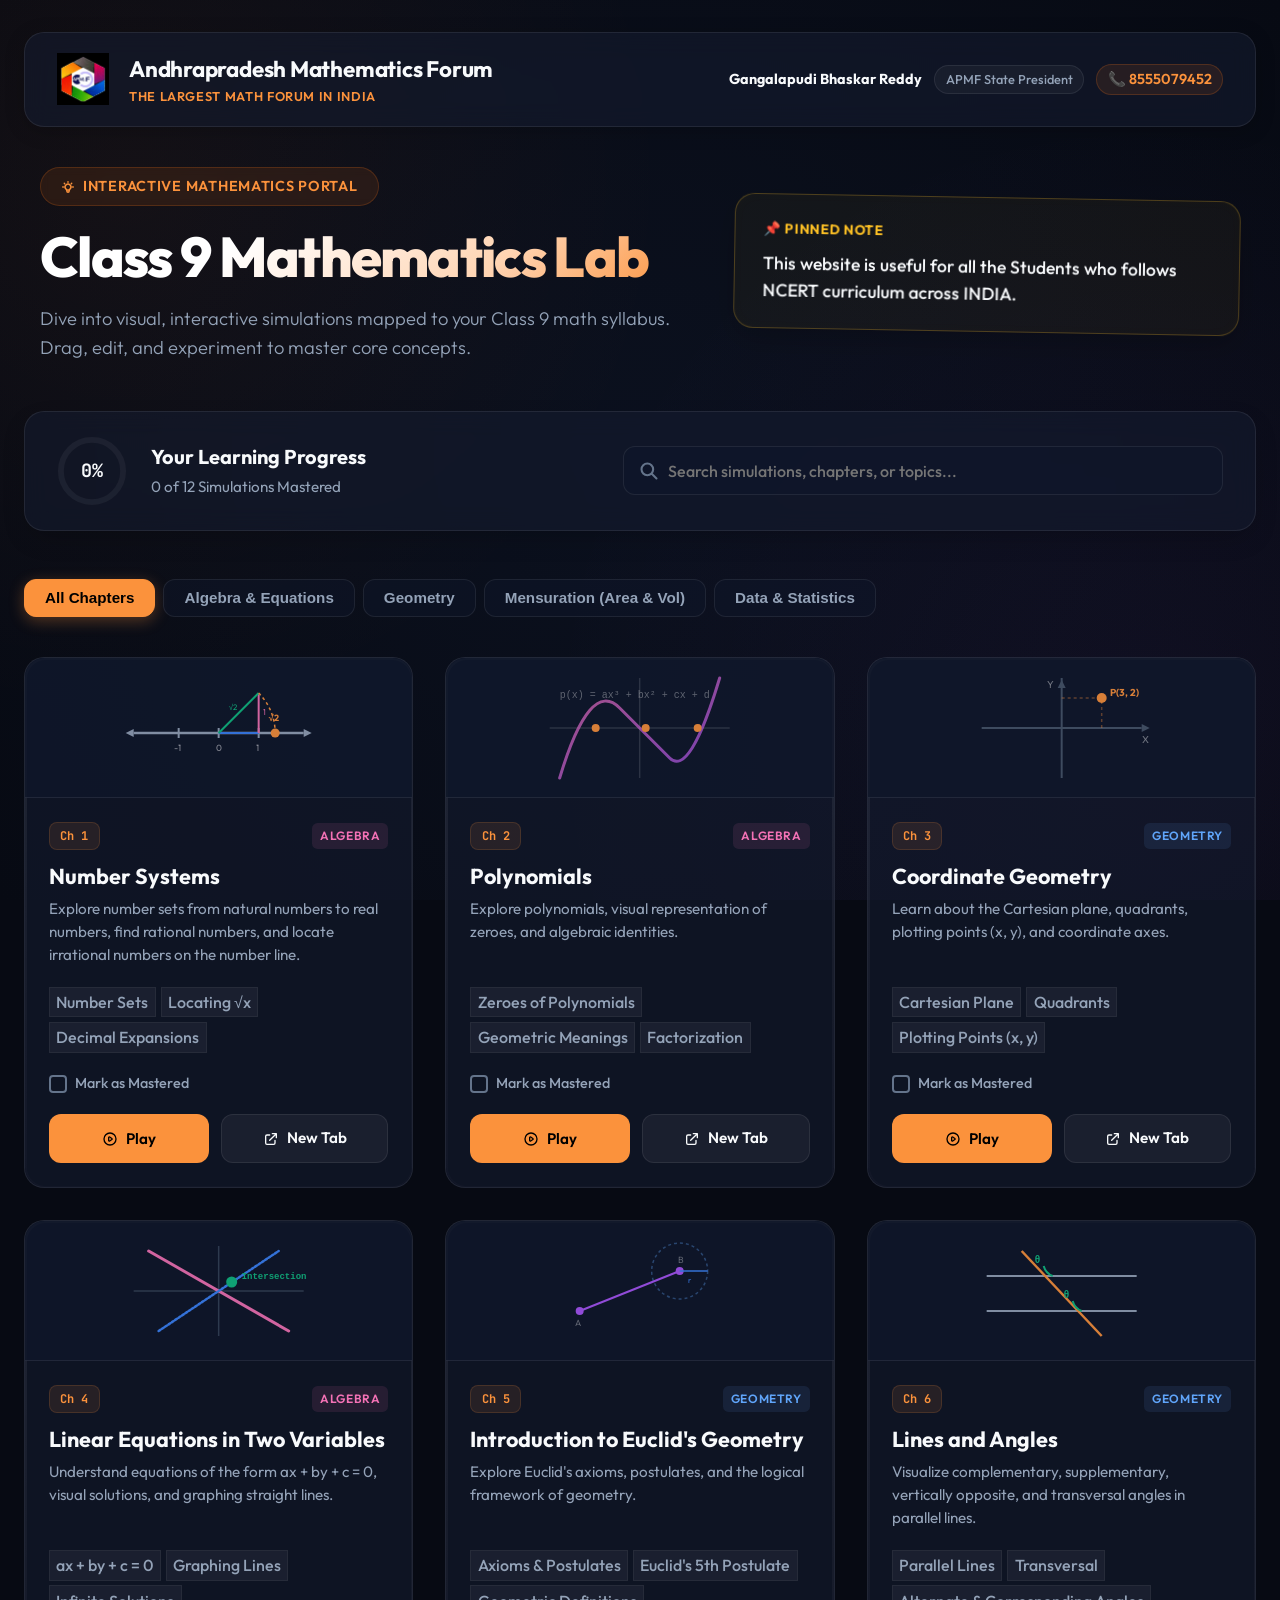
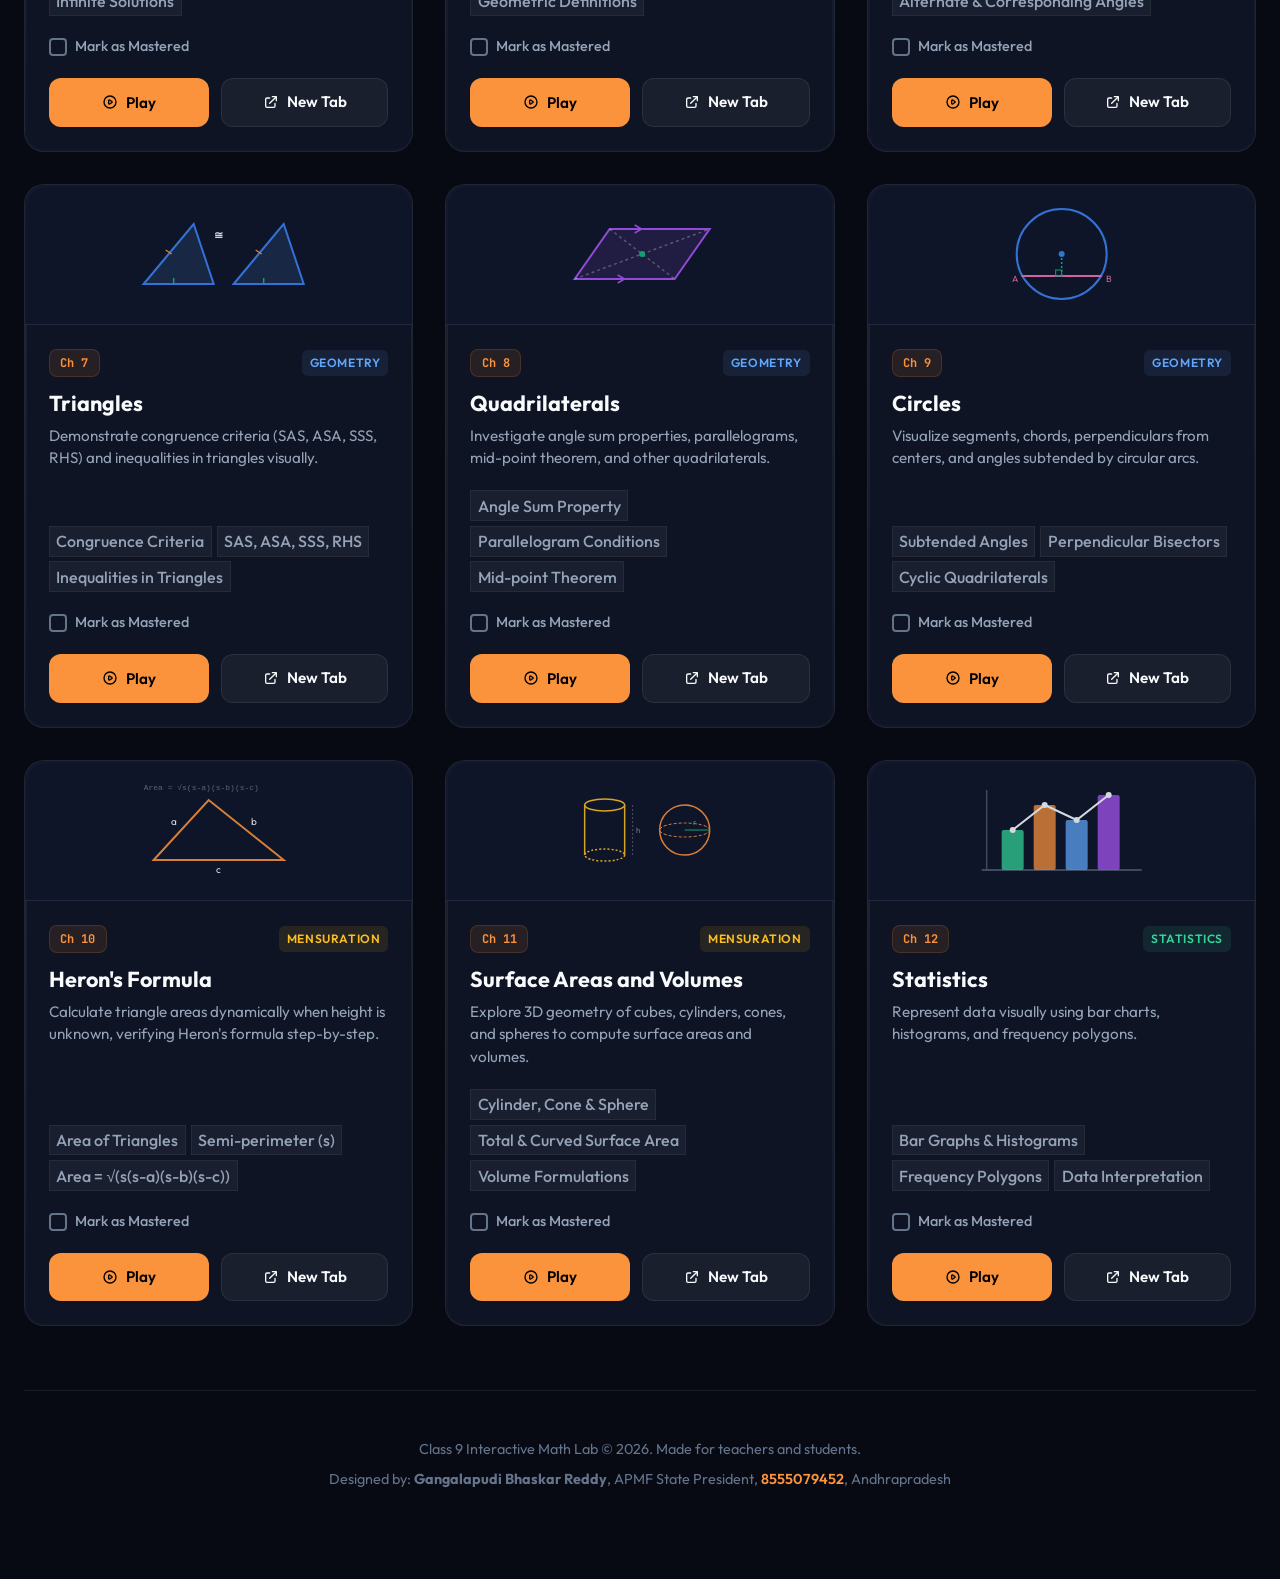
==== index.html @ 484b212c "Add files via upload" ====
<!DOCTYPE html>
<html lang="en">
<head>
  <meta charset="UTF-8">
  <meta name="viewport" content="width=device-width, initial-scale=1.0">
  <meta name="description" content="Interactive Class 9 NCERT Mathematics Simulations Portal. Learn and explore math concepts visually.">
  <title>Class 9 Interactive Math Lab • Simulations Hub</title>
  <link rel="stylesheet" href="style.css">
</head>
<body>

  <div class="container">
    
    <!-- Site Header Banner -->
    <header class="site-header">
      <div class="header-brand">
        <img src="logo.png" alt="APMF Logo" class="site-logo">
        <div class="brand-text">
          <span class="brand-title">Andhrapradesh Mathematics Forum</span>
          <span class="brand-sub">The Largest Math forum in INDIA</span>
        </div>
      </div>
      <div class="president-info">
        <span class="president-name">Gangalapudi Bhaskar Reddy</span>
        <span class="president-title">APMF State President</span>
        <a href="tel:8555079452" class="president-phone">📞 8555079452</a>
      </div>
    </header>

    <!-- Hero Section -->
    <header class="hero">
      <div class="hero-split-container">
        
        <!-- Main Heading & Info -->
        <div class="hero-main-content">
          <div class="hero-badge">
            <svg style="width:14px;height:14px" fill="none" viewBox="0 0 24 24" stroke="currentColor" stroke-width="2.5">
              <path stroke-linecap="round" stroke-linejoin="round" d="M9.663 17h4.673M12 3v1m6.364 1.636l-.707.707M21 12h-1M4 12H3m3.343-5.657l-.707-.707m2.828 9.9a5 5 0 117.072 0l-.548.547A3.374 3.374 0 0014 18.469V19a2 2 0 11-4 0v-.531c0-.895-.356-1.754-.988-2.386l-.548-.547z" />
            </svg>
            <span>Interactive Mathematics Portal</span>
          </div>
          <h1>Class 9 Mathematics Lab</h1>
          <p>Dive into visual, interactive simulations mapped to your Class 9 math syllabus. Drag, edit, and experiment to master core concepts.</p>
        </div>
        
        <!-- Pinned Note Card -->
        <div class="hero-pinned-note">
          <div class="pinned-note-header">
            <span>📌 Pinned Note</span>
          </div>
          <p>This website is useful for all the Students who follows NCERT curriculum across INDIA.</p>
        </div>
        
      </div>
    </header>

    <!-- Progress & Analytics Hub -->
    <section class="progress-panel">
      <div class="progress-info">
        <div class="progress-radial">
          <svg viewBox="0 0 72 72">
            <circle class="bg" cx="36" cy="36" r="32" />
            <circle class="bar" cx="36" cy="36" r="32" />
          </svg>
          <div class="progress-percentage">0%</div>
        </div>
        <div class="progress-text">
          <h3>Your Learning Progress</h3>
          <p id="progress-subtext">0 of 12 Simulations Mastered</p>
        </div>
      </div>

      <!-- Controls (Search) -->
      <div class="controls">
        <div class="search-box">
          <input type="text" id="search-input" placeholder="Search simulations, chapters, or topics..." autocomplete="off">
          <svg style="width:20px;height:20px" fill="none" viewBox="0 0 24 24" stroke="currentColor" stroke-width="2.5">
            <path stroke-linecap="round" stroke-linejoin="round" d="M21 21l-6-6m2-5a7 7 0 11-14 0 7 7 0 0114 0z" />
          </svg>
        </div>
      </div>
    </section>

    <!-- Filter Category Tabs -->
    <nav class="filter-tabs" id="filter-tabs">
      <button class="filter-tab active" data-filter="all">All Chapters</button>
      <button class="filter-tab" data-filter="algebra">Algebra & Equations</button>
      <button class="filter-tab" data-filter="geometry">Geometry</button>
      <button class="filter-tab" data-filter="mensuration">Mensuration (Area & Vol)</button>
      <button class="filter-tab" data-filter="statistics">Data & Statistics</button>
    </nav>

    <!-- Dynamic Simulation Grid -->
    <main class="sim-grid" id="sim-grid">
      <!-- Injected dynamically via app.js -->
    </main>

    <!-- Page Footer -->
    <footer>
      <p>Class 9 Interactive Math Lab &copy; 2026. Made for teachers and students.</p>
      <p>Designed by: <strong>Gangalapudi Bhaskar Reddy</strong>, APMF State President, <a href="tel:8555079452">8555079452</a>, Andhrapradesh</p>
    </footer>

  </div>

  <!-- Fullscreen Modal / Simulation Runner Overlay -->
  <div class="overlay" id="simulation-overlay">
    <div class="overlay-container">
      <header class="overlay-header">
        <div class="overlay-title">
          <h2 id="overlay-title-text">Simulation</h2>
          <span class="chapter-badge" id="overlay-chapter-badge">Chapter 0</span>
        </div>
        <div class="overlay-controls">
          <a class="overlay-btn" id="newtab-overlay" target="_blank" title="Open in new tab">
            <svg style="width:18px;height:18px" fill="none" viewBox="0 0 24 24" stroke="currentColor" stroke-width="2.5">
              <path stroke-linecap="round" stroke-linejoin="round" d="M10 6H6a2 2 0 00-2 2v10a2 2 0 002 2h10a2 2 0 002-2v-4M14 4h6m0 0v6m0-6L10 14" />
            </svg>
          </a>
          <button class="overlay-btn" id="fullscreen-overlay" title="Toggle fullscreen">
            <svg style="width:18px;height:18px" fill="none" viewBox="0 0 24 24" stroke="currentColor" stroke-width="2.5">
              <path stroke-linecap="round" stroke-linejoin="round" d="M4 8V4m0 0h4M4 4l5 5m11-5h-4m4 0v4m0-4l-5 5M4 16v4m0 0h4m-4 0l5-5m11 5l-5-5m5 5v-4m0 4h-4" />
            </svg>
          </button>
          <button class="overlay-btn btn-close" id="close-overlay" title="Close Simulation">
            <svg style="width:18px;height:18px" fill="none" viewBox="0 0 24 24" stroke="currentColor" stroke-width="2.5">
              <path stroke-linecap="round" stroke-linejoin="round" d="M6 18L18 6M6 6l12 12" />
            </svg>
          </button>
        </div>
      </header>
      <div class="overlay-body">
        <iframe class="overlay-iframe" id="overlay-iframe" src="about:blank"></iframe>
      </div>
    </div>
  </div>

  <script src="app.js"></script>
</body>
</html>
---- style.css ----
/* Custom styling for the Class 9 Math Simulations Portal */
@import url('https://fonts.googleapis.com/css2?family=Outfit:wght@300;400;500;600;700;800&family=JetBrains+Mono:wght@400;600;700&display=swap');

:root {
  --bg-dark: #070a13;
  --bg-card: rgba(21, 28, 48, 0.6);
  --bg-glass: rgba(15, 23, 42, 0.75);
  --border-color: rgba(255, 255, 255, 0.08);
  --border-glow: rgba(249, 115, 22, 0.2);
  
  --primary: #fb923c;
  --primary-hover: #ea580c;
  --primary-rgb: 251, 146, 60;
  
  --accent-purple: #a855f7;
  --accent-emerald: #10b981;
  --accent-blue: #3b82f6;
  
  --text-primary: #f8fafc;
  --text-secondary: #94a3b8;
  --text-muted: #64748b;
  
  --font-sans: 'Outfit', -apple-system, BlinkMacSystemFont, "Segoe UI", Roboto, sans-serif;
  --font-mono: 'JetBrains Mono', monospace;
  
  --transition-fast: 0.15s ease;
  --transition-normal: 0.25s cubic-bezier(0.4, 0, 0.2, 1);
  --transition-slow: 0.4s cubic-bezier(0.4, 0, 0.2, 1);
}

/* Base Styles & Reset */
*, *::before, *::after {
  box-sizing: border-box;
  margin: 0;
  padding: 0;
}

body {
  background-color: var(--bg-dark);
  background-image: 
    radial-gradient(circle at 10% 20%, rgba(249, 115, 22, 0.05) 0%, transparent 40%),
    radial-gradient(circle at 90% 80%, rgba(168, 85, 247, 0.05) 0%, transparent 45%),
    radial-gradient(circle at 50% 50%, rgba(15, 23, 42, 0.5) 0%, rgba(7, 10, 19, 1) 100%);
  background-attachment: fixed;
  color: var(--text-primary);
  font-family: var(--font-sans);
  min-height: 100vh;
  line-height: 1.5;
  overflow-x: hidden;
}

/* Custom Scrollbar */
::-webkit-scrollbar {
  width: 10px;
  height: 10px;
}
::-webkit-scrollbar-track {
  background: rgba(15, 23, 42, 0.3);
}
::-webkit-scrollbar-thumb {
  background: rgba(249, 115, 22, 0.4);
  border: 2px solid var(--bg-dark);
  border-radius: 5px;
}
::-webkit-scrollbar-thumb:hover {
  background: var(--primary);
}

/* Layout container */
.container {
  width: 100%;
  max-width: 1300px;
  margin: 0 auto;
  padding: 2rem 1.5rem;
}

/* Header / Hero Section */
.hero {
  text-align: center;
  margin-bottom: 3rem;
  animation: fadeInDown var(--transition-slow);
}

.hero-badge {
  display: inline-flex;
  align-items: center;
  gap: 0.5rem;
  background: rgba(249, 115, 22, 0.1);
  border: 1px solid rgba(249, 115, 22, 0.2);
  color: var(--primary);
  padding: 0.5rem 1.25rem;
  border-radius: 9999px;
  font-weight: 600;
  font-size: 0.9rem;
  letter-spacing: 0.05em;
  text-transform: uppercase;
  margin-bottom: 1.25rem;
  backdrop-filter: blur(4px);
}

.hero h1 {
  font-size: clamp(2.2rem, 5vw, 3.8rem);
  font-weight: 800;
  line-height: 1.1;
  letter-spacing: -0.03em;
  background: linear-gradient(135deg, #fff 30%, #ffd4b2 70%, var(--primary) 100%);
  -webkit-background-clip: text;
  -webkit-text-fill-color: transparent;
  margin-bottom: 1rem;
}

.hero p {
  color: var(--text-secondary);
  font-size: clamp(1.05rem, 2vw, 1.25rem);
  max-width: 700px;
  margin: 0 auto 2.5rem auto;
  font-weight: 300;
  line-height: 1.6;
}

/* Site Header / APMF Branding Banner */
.site-header {
  display: flex;
  justify-content: space-between;
  align-items: center;
  flex-wrap: wrap;
  gap: 1.5rem;
  padding: 1.25rem 2rem;
  background: var(--bg-card);
  border: 1px solid var(--border-color);
  border-radius: 1.25rem;
  margin-bottom: 2.5rem;
  backdrop-filter: blur(12px);
  -webkit-backdrop-filter: blur(12px);
  box-shadow: 0 4px 20px rgba(0, 0, 0, 0.2);
  animation: fadeInDown var(--transition-slow);
}

.header-brand {
  display: flex;
  align-items: center;
  gap: 1.25rem;
}

.site-logo {
  width: 52px;
  height: 52px;
  object-fit: cover;
  transition: transform var(--transition-fast);
}

.site-logo:hover {
  transform: scale(1.08) rotate(1deg);
}

.brand-text {
  display: flex;
  flex-direction: column;
  text-align: left;
}

.brand-title {
  font-size: clamp(1.1rem, 2.5vw, 1.4rem);
  font-weight: 700;
  color: var(--text-primary);
  letter-spacing: -0.01em;
}

.brand-sub {
  font-size: 0.8rem;
  color: var(--primary);
  font-weight: 600;
  letter-spacing: 0.05em;
  text-transform: uppercase;
}

.president-info {
  display: flex;
  align-items: center;
  gap: 0.75rem;
  flex-wrap: wrap;
  font-size: 0.9rem;
}

.president-name {
  font-weight: 700;
  color: var(--text-primary);
}

.president-title {
  color: var(--text-secondary);
  background: rgba(255, 255, 255, 0.04);
  padding: 0.25rem 0.65rem;
  border-radius: 9999px;
  border: 1px solid var(--border-color);
  font-size: 0.8rem;
  font-weight: 500;
}

.president-phone {
  color: var(--primary);
  text-decoration: none;
  font-weight: 600;
  padding: 0.25rem 0.65rem;
  background: rgba(249, 115, 22, 0.1);
  border: 1px solid rgba(249, 115, 22, 0.2);
  border-radius: 9999px;
  transition: background var(--transition-fast), border-color var(--transition-fast);
}

.president-phone:hover {
  background: rgba(249, 115, 22, 0.2);
  border-color: var(--primary);
}

@media (max-width: 768px) {
  .site-header {
    flex-direction: column;
    align-items: stretch;
    text-align: center;
    padding: 1.5rem;
  }
  .header-brand {
    flex-direction: column;
    text-align: center;
    gap: 0.75rem;
  }
  .brand-text {
    text-align: center;
  }
  .president-info {
    justify-content: center;
    flex-direction: column;
    gap: 0.5rem;
  }
}

/* Metrics / Progress Hub */
.progress-panel {
  background: var(--bg-card);
  border: 1px solid var(--border-color);
  backdrop-filter: blur(12px);
  -webkit-backdrop-filter: blur(12px);
  border-radius: 1.25rem;
  padding: 1.5rem 2rem;
  display: flex;
  flex-wrap: wrap;
  align-items: center;
  justify-content: space-between;
  gap: 1.5rem;
  margin-bottom: 3rem;
  box-shadow: 0 10px 30px -10px rgba(0, 0, 0, 0.3);
  animation: fadeInUp var(--transition-slow);
}

.progress-info {
  display: flex;
  align-items: center;
  gap: 1.5rem;
}

.progress-radial {
  position: relative;
  width: 70px;
  height: 70px;
  display: flex;
  align-items: center;
  justify-content: center;
}

.progress-radial svg {
  transform: rotate(-90deg);
  width: 100%;
  height: 100%;
}

.progress-radial circle {
  fill: none;
  stroke-width: 6;
}

.progress-radial .bg {
  stroke: rgba(255, 255, 255, 0.05);
}

.progress-radial .bar {
  stroke: var(--primary);
  stroke-dasharray: 201; /* 2 * pi * r (r=32) */
  stroke-dashoffset: 201;
  stroke-linecap: round;
  transition: stroke-dashoffset 0.6s cubic-bezier(0.4, 0, 0.2, 1);
}

.progress-percentage {
  position: absolute;
  font-size: 1.15rem;
  font-weight: 700;
  color: var(--text-primary);
  font-family: var(--font-mono);
}

.progress-text h3 {
  font-size: 1.25rem;
  font-weight: 700;
  margin-bottom: 0.25rem;
}

.progress-text p {
  font-size: 0.95rem;
  color: var(--text-secondary);
}

/* Filter / Search Bar Controls */
.controls {
  display: flex;
  flex-wrap: wrap;
  gap: 1rem;
  width: 100%;
  max-width: 600px;
}

.search-box {
  position: relative;
  flex: 1 1 250px;
}

.search-box input {
  width: 100%;
  background: rgba(15, 23, 42, 0.6);
  border: 1px solid var(--border-color);
  color: var(--text-primary);
  padding: 0.85rem 1rem 0.85rem 2.75rem;
  border-radius: 0.75rem;
  font-family: var(--font-sans);
  font-size: 1rem;
  font-weight: 500;
  transition: var(--transition-fast);
}

.search-box input:focus {
  outline: none;
  border-color: var(--primary);
  box-shadow: 0 0 0 3px var(--border-glow);
  background: rgba(15, 23, 42, 0.8);
}

.search-box svg {
  position: absolute;
  left: 1rem;
  top: 50%;
  transform: translateY(-50%);
  color: var(--text-muted);
  pointer-events: none;
  transition: var(--transition-fast);
}

.search-box input:focus + svg {
  color: var(--primary);
}

/* Category Filter Tabs */
.filter-tabs {
  display: flex;
  flex-wrap: wrap;
  gap: 0.5rem;
  margin-bottom: 2.5rem;
  animation: fadeInUp var(--transition-slow);
}

.filter-tab {
  background: rgba(15, 23, 42, 0.5);
  border: 1px solid var(--border-color);
  color: var(--text-secondary);
  padding: 0.6rem 1.25rem;
  border-radius: 0.75rem;
  font-weight: 600;
  font-size: 0.95rem;
  cursor: pointer;
  transition: var(--transition-fast);
}

.filter-tab:hover {
  background: rgba(30, 41, 59, 0.6);
  color: var(--text-primary);
}

.filter-tab.active {
  background: var(--primary);
  border-color: var(--primary);
  color: #000;
  font-weight: 700;
  box-shadow: 0 4px 15px rgba(251, 146, 60, 0.3);
}

/* Simulations Grid */
.sim-grid {
  display: grid;
  grid-template-columns: repeat(auto-fill, minmax(340px, 1fr));
  gap: 2rem;
  margin-bottom: 4rem;
  animation: fadeIn var(--transition-slow);
}

/* Individual Card Styling */
.sim-card {
  background: var(--bg-card);
  border: 1px solid var(--border-color);
  border-radius: 1.25rem;
  overflow: hidden;
  display: flex;
  flex-direction: column;
  height: 100%;
  transition: var(--transition-normal);
  position: relative;
}

.sim-card::before {
  content: '';
  position: absolute;
  inset: 0;
  border-radius: 1.25rem;
  padding: 1.5px;
  background: linear-gradient(180deg, rgba(255,255,255,0.08), rgba(255,255,255,0.02));
  -webkit-mask: linear-gradient(#fff 0 0) content-box, linear-gradient(#fff 0 0);
  -webkit-mask-composite: xor;
  mask-composite: exclude;
  pointer-events: none;
}

.sim-card:hover {
  transform: translateY(-6px);
  border-color: var(--primary-glow);
  box-shadow: 
    0 15px 35px -10px rgba(0, 0, 0, 0.4),
    0 0 20px -5px var(--border-glow);
  background: rgba(28, 37, 63, 0.7);
}

.sim-card:hover::before {
  background: linear-gradient(135deg, var(--primary), transparent 60%);
}

.card-header-visual {
  height: 140px;
  background: rgba(15, 23, 42, 0.8);
  border-bottom: 1px solid var(--border-color);
  position: relative;
  display: flex;
  align-items: center;
  justify-content: center;
  overflow: hidden;
}

.card-header-visual svg.math-icon {
  width: 100%;
  height: 100%;
  max-height: 120px;
  color: var(--primary);
  opacity: 0.85;
  transition: var(--transition-normal);
}

.sim-card:hover .card-header-visual svg.math-icon {
  transform: scale(1.08);
  opacity: 1;
}

.card-content {
  padding: 1.5rem;
  display: flex;
  flex-direction: column;
  flex-grow: 1;
}

.card-meta {
  display: flex;
  align-items: center;
  justify-content: space-between;
  margin-bottom: 0.75rem;
}

.chapter-badge {
  font-family: var(--font-mono);
  font-size: 0.75rem;
  font-weight: 700;
  color: var(--primary);
  background: rgba(251, 146, 60, 0.1);
  padding: 0.25rem 0.65rem;
  border-radius: 0.5rem;
  border: 1px solid rgba(251, 146, 60, 0.15);
}

.category-tag {
  font-size: 0.75rem;
  font-weight: 600;
  text-transform: uppercase;
  letter-spacing: 0.05em;
  padding: 0.25rem 0.5rem;
  border-radius: 0.35rem;
}

.tag-algebra { color: #f472b6; background: rgba(244, 114, 182, 0.1); }
.tag-geometry { color: #60a5fa; background: rgba(96, 165, 250, 0.1); }
.tag-mensuration { color: #fbbf24; background: rgba(251, 191, 36, 0.1); }
.tag-statistics { color: #34d399; background: rgba(52, 211, 153, 0.1); }

.sim-card h2 {
  font-size: 1.35rem;
  font-weight: 700;
  line-height: 1.3;
  margin-bottom: 0.5rem;
  color: var(--text-primary);
}

.sim-card p {
  color: var(--text-secondary);
  font-size: 0.95rem;
  line-height: 1.5;
  margin-bottom: 1.25rem;
  flex-grow: 1;
}

/* Master Checkbox */
.mastery-checkbox {
  display: flex;
  align-items: center;
  gap: 0.5rem;
  margin-bottom: 1.25rem;
  user-select: none;
  cursor: pointer;
  font-size: 0.9rem;
  color: var(--text-secondary);
  font-weight: 500;
  transition: var(--transition-fast);
}

.mastery-checkbox:hover {
  color: var(--text-primary);
}

.mastery-checkbox input {
  display: none;
}

.checkbox-custom {
  width: 18px;
  height: 18px;
  border: 2px solid var(--text-muted);
  border-radius: 4px;
  display: flex;
  align-items: center;
  justify-content: center;
  transition: var(--transition-fast);
}

.mastery-checkbox input:checked + .checkbox-custom {
  border-color: var(--accent-emerald);
  background-color: var(--accent-emerald);
}

.checkbox-custom svg {
  width: 12px;
  height: 12px;
  color: #000;
  font-weight: 800;
  display: none;
}

.mastery-checkbox input:checked + .checkbox-custom svg {
  display: block;
}

.mastery-checkbox.checked-label {
  color: var(--accent-emerald);
}

/* Card Actions */
.card-actions {
  display: flex;
  gap: 0.75rem;
  margin-top: auto;
}

.btn {
  font-family: var(--font-sans);
  font-weight: 600;
  font-size: 0.95rem;
  text-decoration: none;
  border-radius: 0.75rem;
  display: inline-flex;
  align-items: center;
  justify-content: center;
  gap: 0.5rem;
  cursor: pointer;
  transition: var(--transition-fast);
  border: none;
}

.btn-primary {
  flex-grow: 1.5;
  background: var(--primary);
  color: #000;
  padding: 0.75rem 1rem;
}

.btn-primary:hover {
  background: var(--primary-hover);
  box-shadow: 0 4px 15px rgba(251, 146, 60, 0.25);
}

.btn-secondary {
  flex-grow: 1;
  background: rgba(255, 255, 255, 0.05);
  border: 1px solid var(--border-color);
  color: var(--text-primary);
  padding: 0.75rem 1rem;
}

.btn-secondary:hover {
  background: rgba(255, 255, 255, 0.1);
  border-color: rgba(255, 255, 255, 0.2);
}

/* In-App Simulation Overlay Modal */
.overlay {
  position: fixed;
  inset: 0;
  background: rgba(5, 7, 13, 0.85);
  backdrop-filter: blur(16px);
  -webkit-backdrop-filter: blur(16px);
  z-index: 1000;
  opacity: 0;
  pointer-events: none;
  display: flex;
  align-items: center;
  justify-content: center;
  transition: opacity var(--transition-normal);
  padding: 1.5rem;
}

.overlay.active {
  opacity: 1;
  pointer-events: auto;
}

.overlay-container {
  width: 100%;
  max-width: 1100px;
  height: 85vh;
  max-height: 800px;
  background: var(--bg-dark);
  border: 1px solid rgba(255, 255, 255, 0.15);
  border-radius: 1.25rem;
  box-shadow: 0 25px 60px -15px rgba(0, 0, 0, 0.8);
  display: flex;
  flex-direction: column;
  overflow: hidden;
  transform: translateY(40px) scale(0.95);
  transition: transform var(--transition-normal);
  position: relative;
}

.overlay.active .overlay-container {
  transform: translateY(0) scale(1);
}

.overlay-header {
  padding: 1rem 1.5rem;
  background: rgba(15, 23, 42, 0.9);
  border-bottom: 1px solid var(--border-color);
  display: flex;
  align-items: center;
  justify-content: space-between;
}

.overlay-title {
  display: flex;
  align-items: center;
  gap: 0.75rem;
}

.overlay-title h2 {
  font-size: 1.25rem;
  font-weight: 700;
}

.overlay-title .chapter-badge {
  font-size: 0.7rem;
  padding: 0.15rem 0.5rem;
}

.overlay-controls {
  display: flex;
  align-items: center;
  gap: 0.75rem;
}

.overlay-btn {
  background: rgba(255, 255, 255, 0.05);
  border: 1px solid var(--border-color);
  color: var(--text-secondary);
  width: 38px;
  height: 38px;
  border-radius: 0.50rem;
  display: flex;
  align-items: center;
  justify-content: center;
  cursor: pointer;
  transition: var(--transition-fast);
}

.overlay-btn:hover {
  background: rgba(255, 255, 255, 0.1);
  color: var(--text-primary);
  border-color: rgba(255, 255, 255, 0.2);
}

.overlay-btn.btn-close:hover {
  background: rgba(239, 68, 68, 0.2);
  color: #ef4444;
  border-color: rgba(239, 68, 68, 0.3);
}

.overlay-body {
  flex-grow: 1;
  position: relative;
  background: #000;
}

.overlay-iframe {
  width: 100%;
  height: 100%;
  border: none;
  background: #0f172a;
}

/* Animations */
@keyframes fadeIn {
  from { opacity: 0; }
  to { opacity: 1; }
}

@keyframes fadeInUp {
  from {
    opacity: 0;
    transform: translateY(20px);
  }
  to {
    opacity: 1;
    transform: translateY(0);
  }
}

@keyframes fadeInDown {
  from {
    opacity: 0;
    transform: translateY(-20px);
  }
  to {
    opacity: 1;
    transform: translateY(0);
  }
}

/* Empty State */
.empty-state {
  text-align: center;
  padding: 4rem 2rem;
  grid-column: 1 / -1;
  display: flex;
  flex-direction: column;
  align-items: center;
  justify-content: center;
  animation: fadeIn 0.3s ease;
}

.empty-state svg {
  width: 64px;
  height: 64px;
  color: var(--text-muted);
  margin-bottom: 1.5rem;
}

.empty-state h3 {
  font-size: 1.5rem;
  font-weight: 700;
  margin-bottom: 0.5rem;
}

.empty-state p {
  color: var(--text-secondary);
  max-width: 400px;
}

/* Footer Section */
footer {
  text-align: center;
  padding: 3rem 1.5rem;
  border-top: 1px solid var(--border-color);
  color: var(--text-muted);
  font-size: 0.9rem;
  margin-top: auto;
}

footer p {
  margin-bottom: 0.5rem;
}

footer a {
  color: var(--primary);
  text-decoration: none;
  font-weight: 600;
  transition: var(--transition-fast);
}

footer a:hover {
  text-decoration: underline;
  color: var(--primary-hover);
}

/* Media Queries for responsive spacing */
@media (max-width: 768px) {
  .progress-panel {
    flex-direction: column;
    align-items: stretch;
    padding: 1.25rem;
  }
  
  .progress-info {
    justify-content: center;
  }
  
  .controls {
    max-width: none;
  }
  
  .overlay {
    padding: 0;
  }
  
  .overlay-container {
    height: 100vh;
    max-height: none;
    border-radius: 0;
    border: none;
  }
}

/* Hero Section Split Layout & Pinned Note */
.hero-split-container {
  display: flex;
  align-items: center;
  justify-content: space-between;
  gap: 3rem;
  max-width: 1200px;
  margin: 0 auto;
  text-align: left;
}

.hero-main-content {
  flex: 1.3;
}

.hero-main-content h1 {
  font-size: clamp(2rem, 4.5vw, 3.5rem) !important;
  margin-bottom: 1rem !important;
  text-align: left !important;
  background: linear-gradient(135deg, #fff 30%, #ffd4b2 70%, var(--primary) 100%);
  -webkit-background-clip: text;
  -webkit-text-fill-color: transparent;
}

.hero-main-content p {
  text-align: left !important;
  margin: 0 !important;
  max-width: 650px;
  font-size: clamp(1rem, 1.8vw, 1.15rem);
}

.hero-pinned-note {
  flex: 0.9;
  background: rgba(251, 191, 36, 0.04);
  border: 1px solid rgba(251, 191, 36, 0.25);
  border-radius: 1.25rem;
  padding: 1.5rem 1.75rem;
  position: relative;
  box-shadow: 0 10px 30px rgba(0, 0, 0, 0.2), inset 0 0 15px rgba(251, 191, 36, 0.02);
  transform: rotate(1deg);
  transition: transform var(--transition-fast), border-color var(--transition-fast);
}

.hero-pinned-note:hover {
  transform: rotate(0deg) scale(1.02);
  border-color: rgba(251, 191, 36, 0.4);
}

.pinned-note-header {
  display: flex;
  align-items: center;
  gap: 0.5rem;
  font-size: 0.85rem;
  font-weight: 700;
  text-transform: uppercase;
  letter-spacing: 0.05em;
  color: #fbbf24;
  margin-bottom: 0.75rem;
}

.hero-pinned-note p {
  color: var(--text-primary) !important;
  font-size: 1.1rem !important;
  font-weight: 500 !important;
  line-height: 1.5 !important;
  margin: 0 !important;
  text-align: left !important;
}

/* Responsive hero split container */
@media (max-width: 900px) {
  .hero-split-container {
    flex-direction: column;
    align-items: stretch;
    text-align: center;
    gap: 2rem;
  }
  .hero-main-content h1, .hero-main-content p {
    text-align: center !important;
  }
  .hero-main-content p {
    margin: 0 auto !important;
  }
  .hero-pinned-note {
    transform: none !important;
    max-width: 500px;
    margin: 0 auto !important;
  }
}
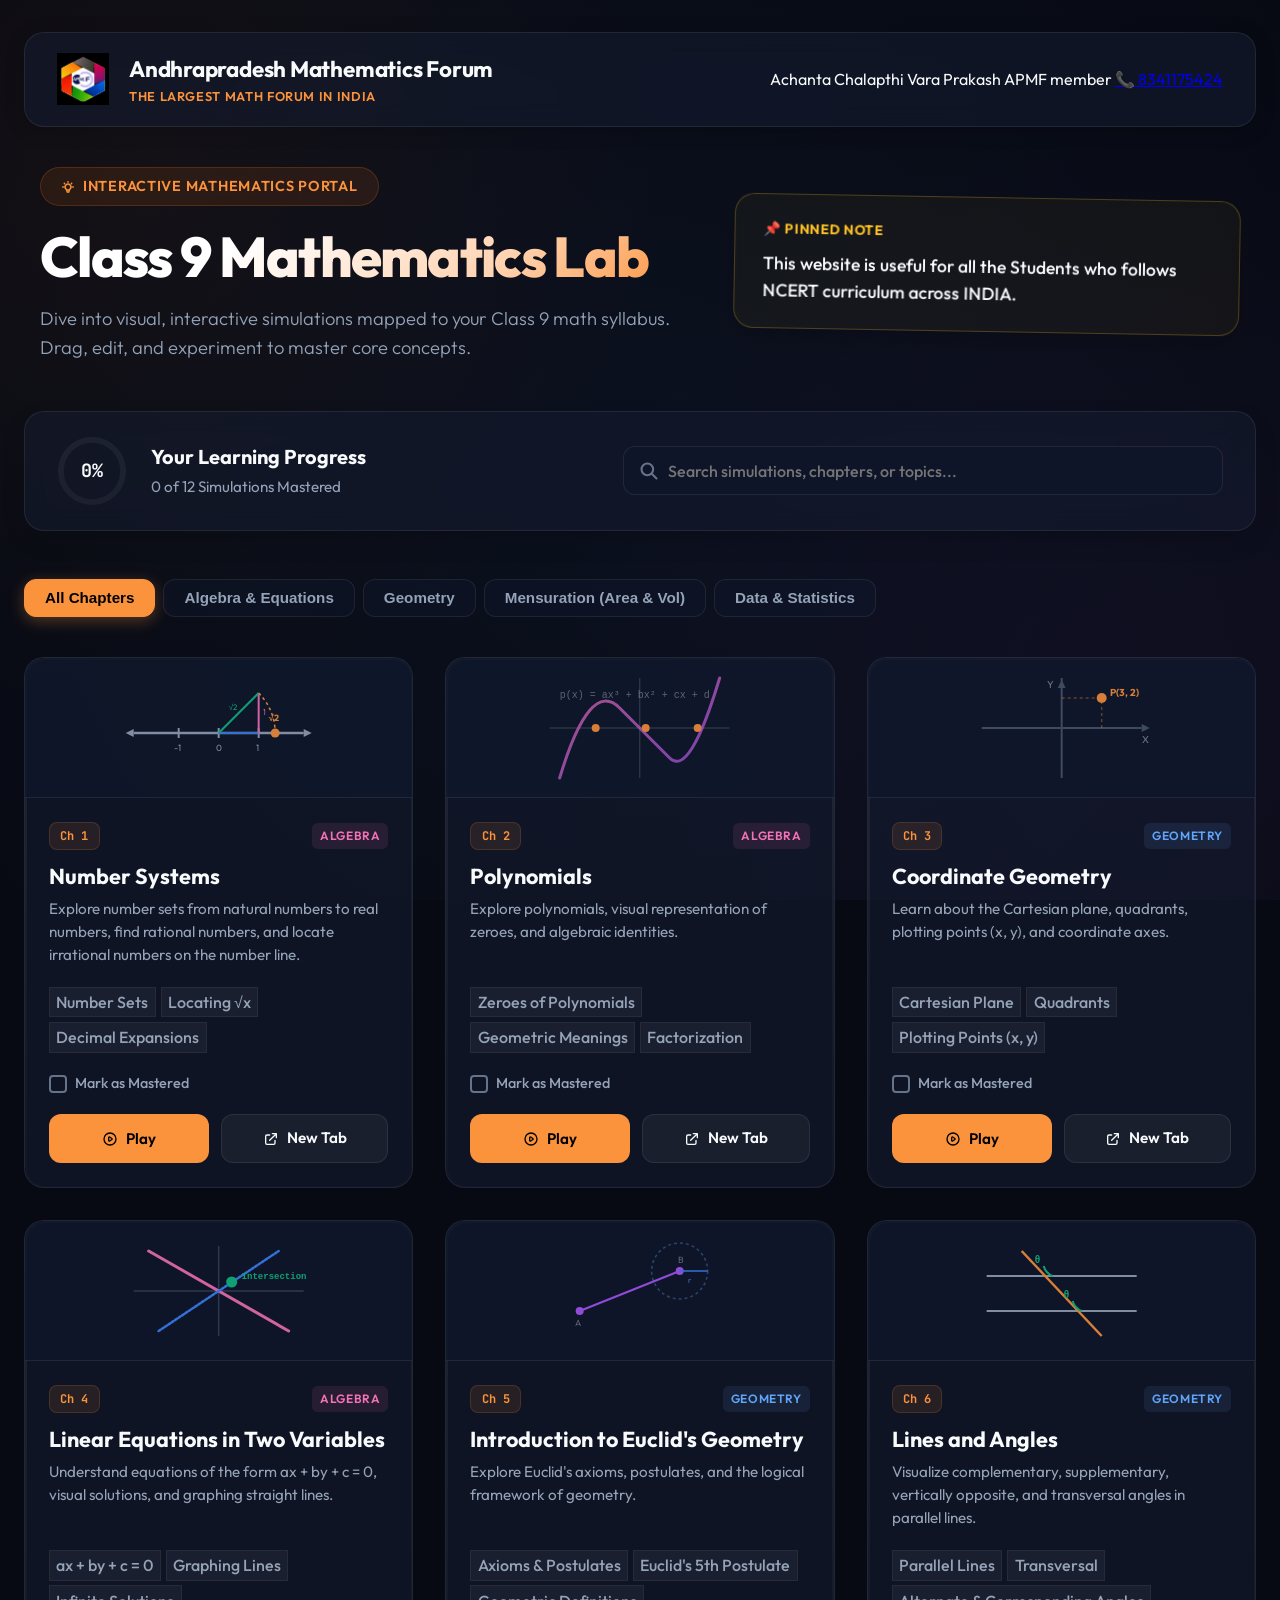
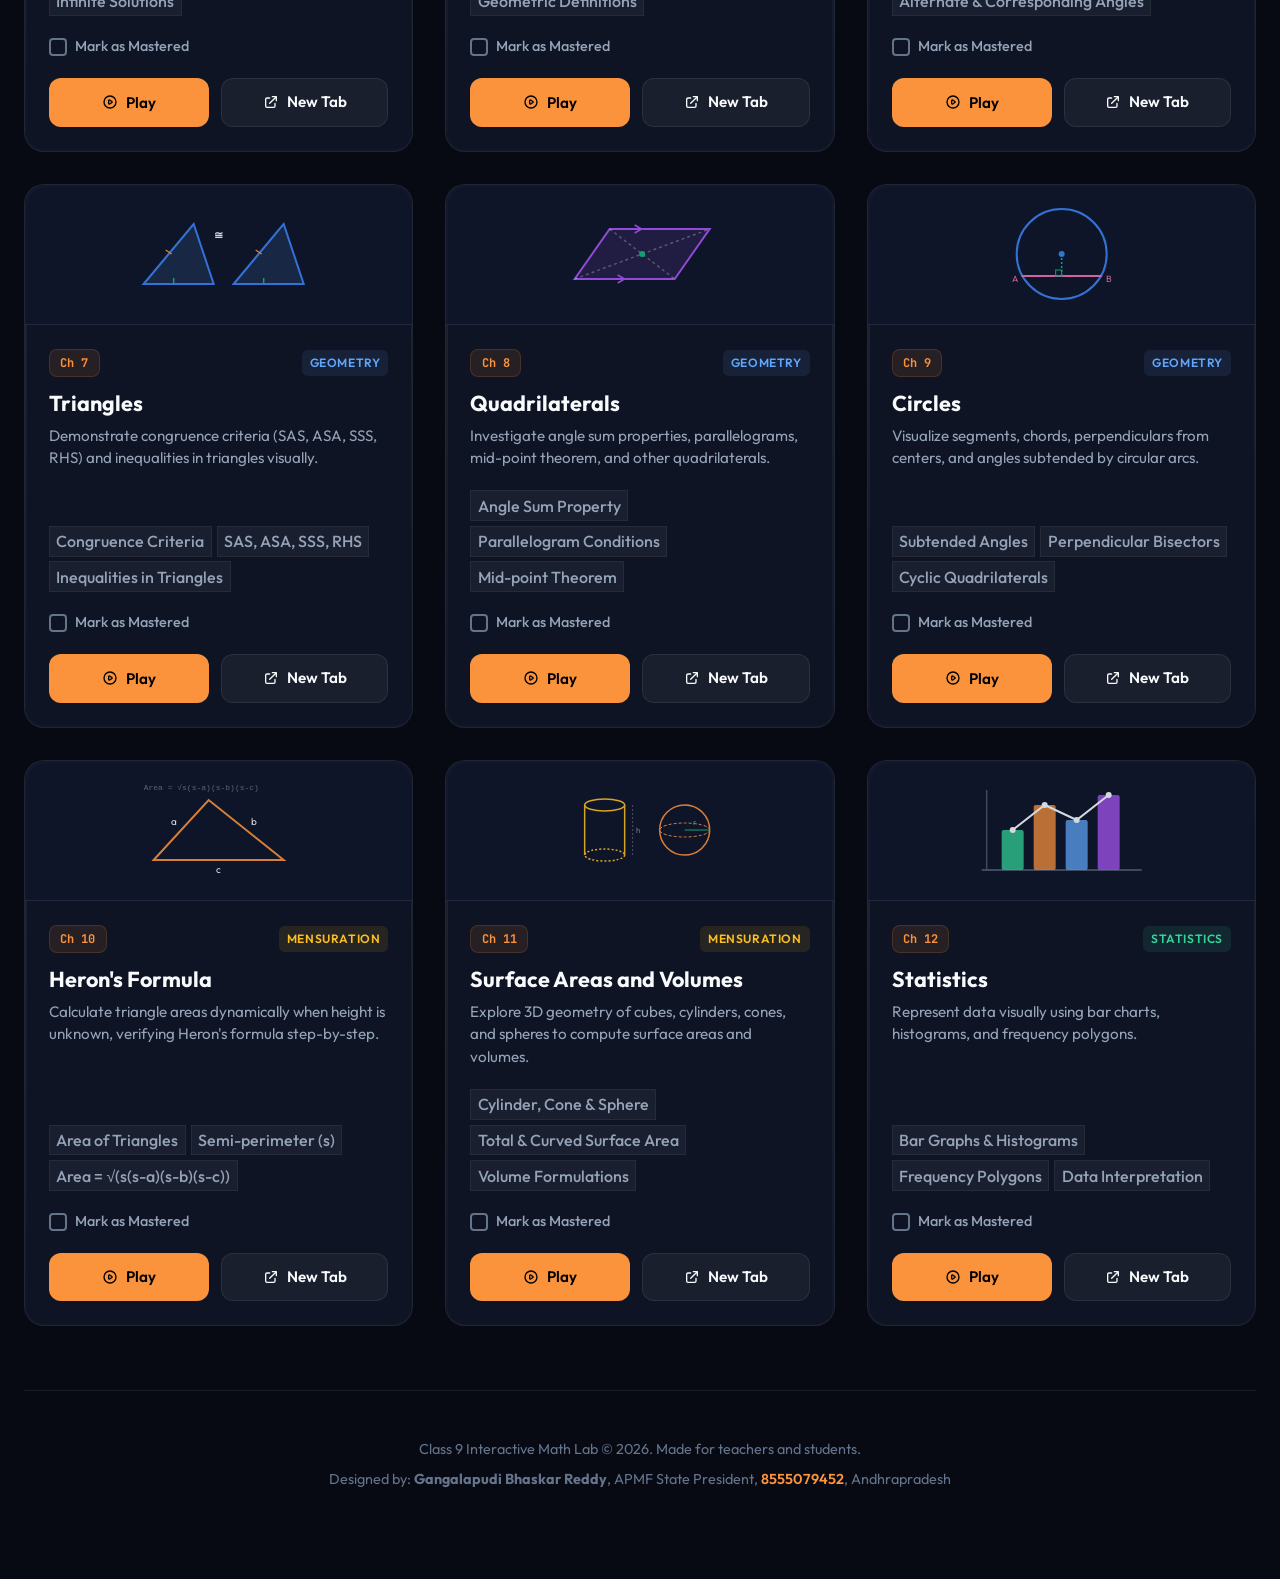
==== commit 87ebf0ef: "Replace president info with member info in index.html" ====
--- a/index.html
+++ b/index.html
@@ -20,10 +20,10 @@
           <span class="brand-sub">The Largest Math forum in INDIA</span>
         </div>
       </div>
-      <div class="president-info">
-        <span class="president-name">Gangalapudi Bhaskar Reddy</span>
-        <span class="president-title">APMF State President</span>
-        <a href="tel:8555079452" class="president-phone">📞 8555079452</a>
+      <div class="member-info">
+        <span class="member-name">Achanta Chalapthi Vara Prakash</span>
+        <span class="member-title">APMF member</span>
+        <a href="tel:8341175424" class="member-phone">📞 8341175424</a>
       </div>
     </header>
 
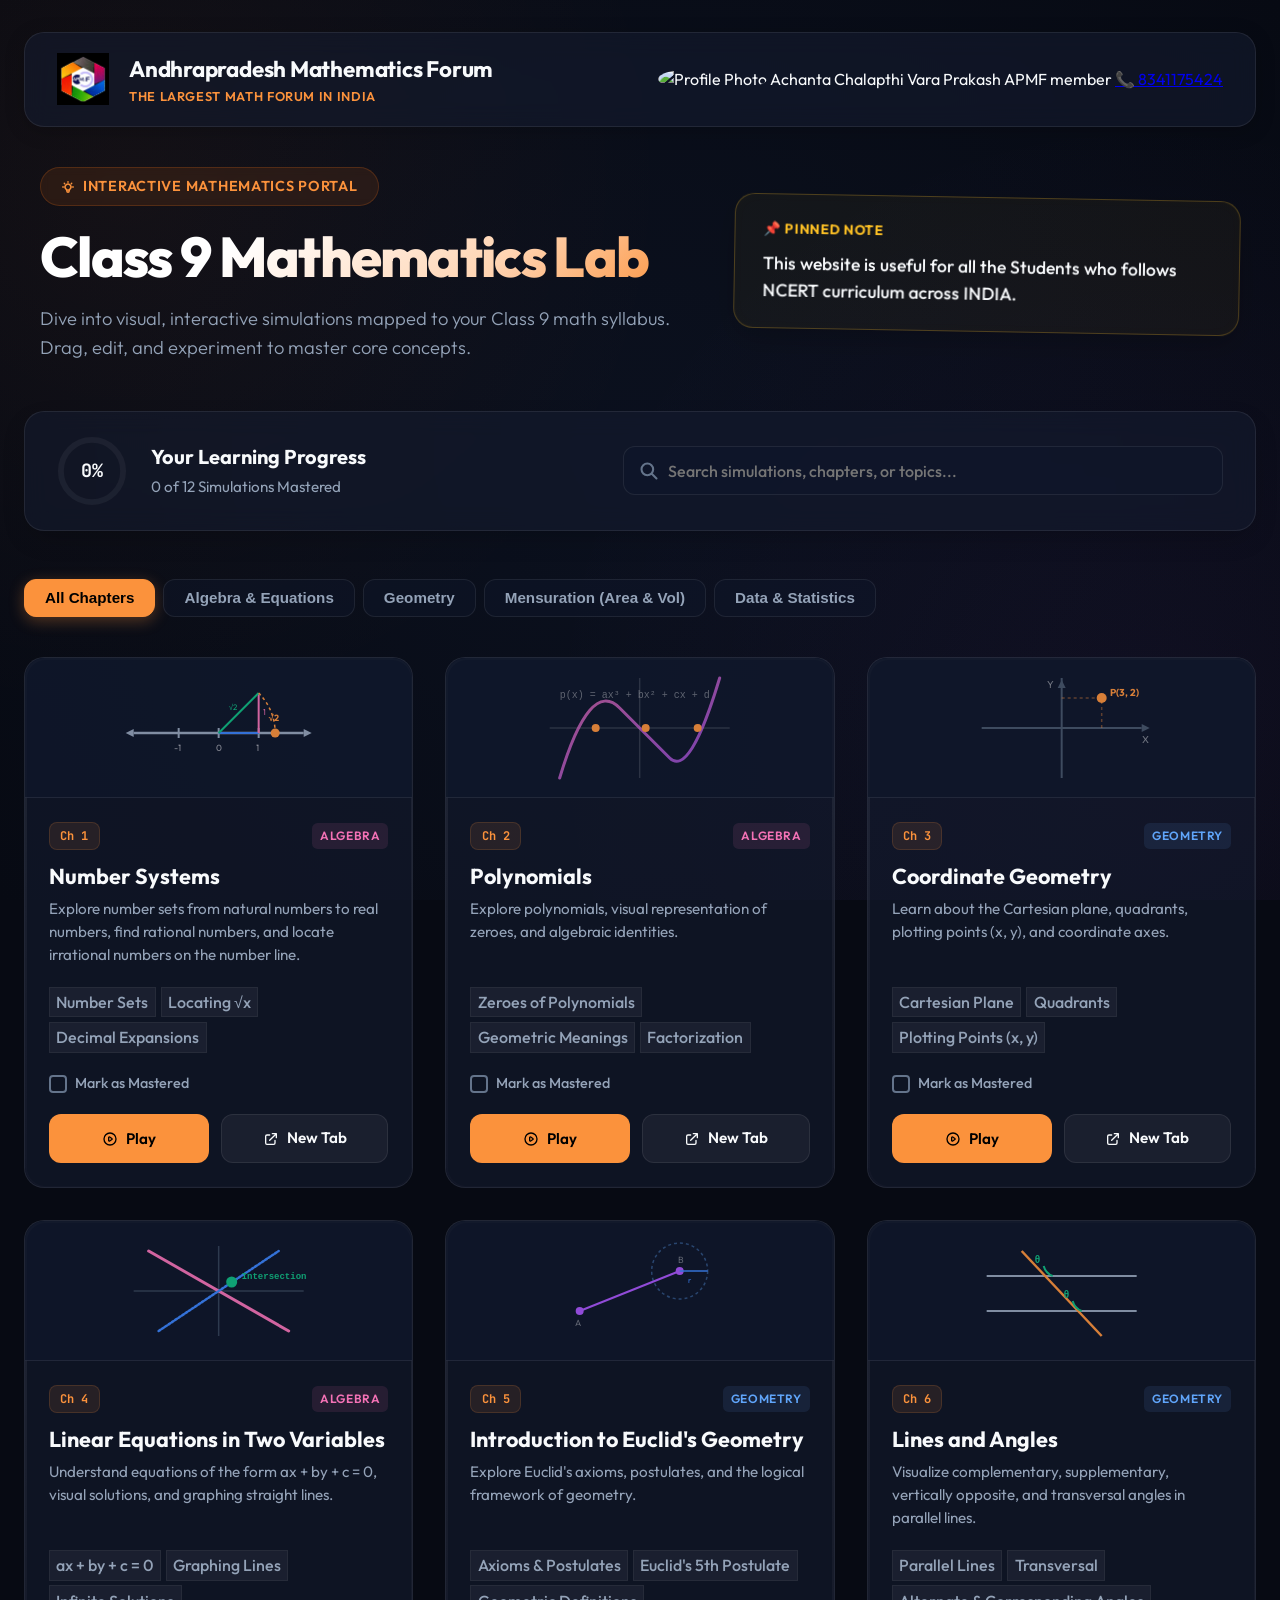
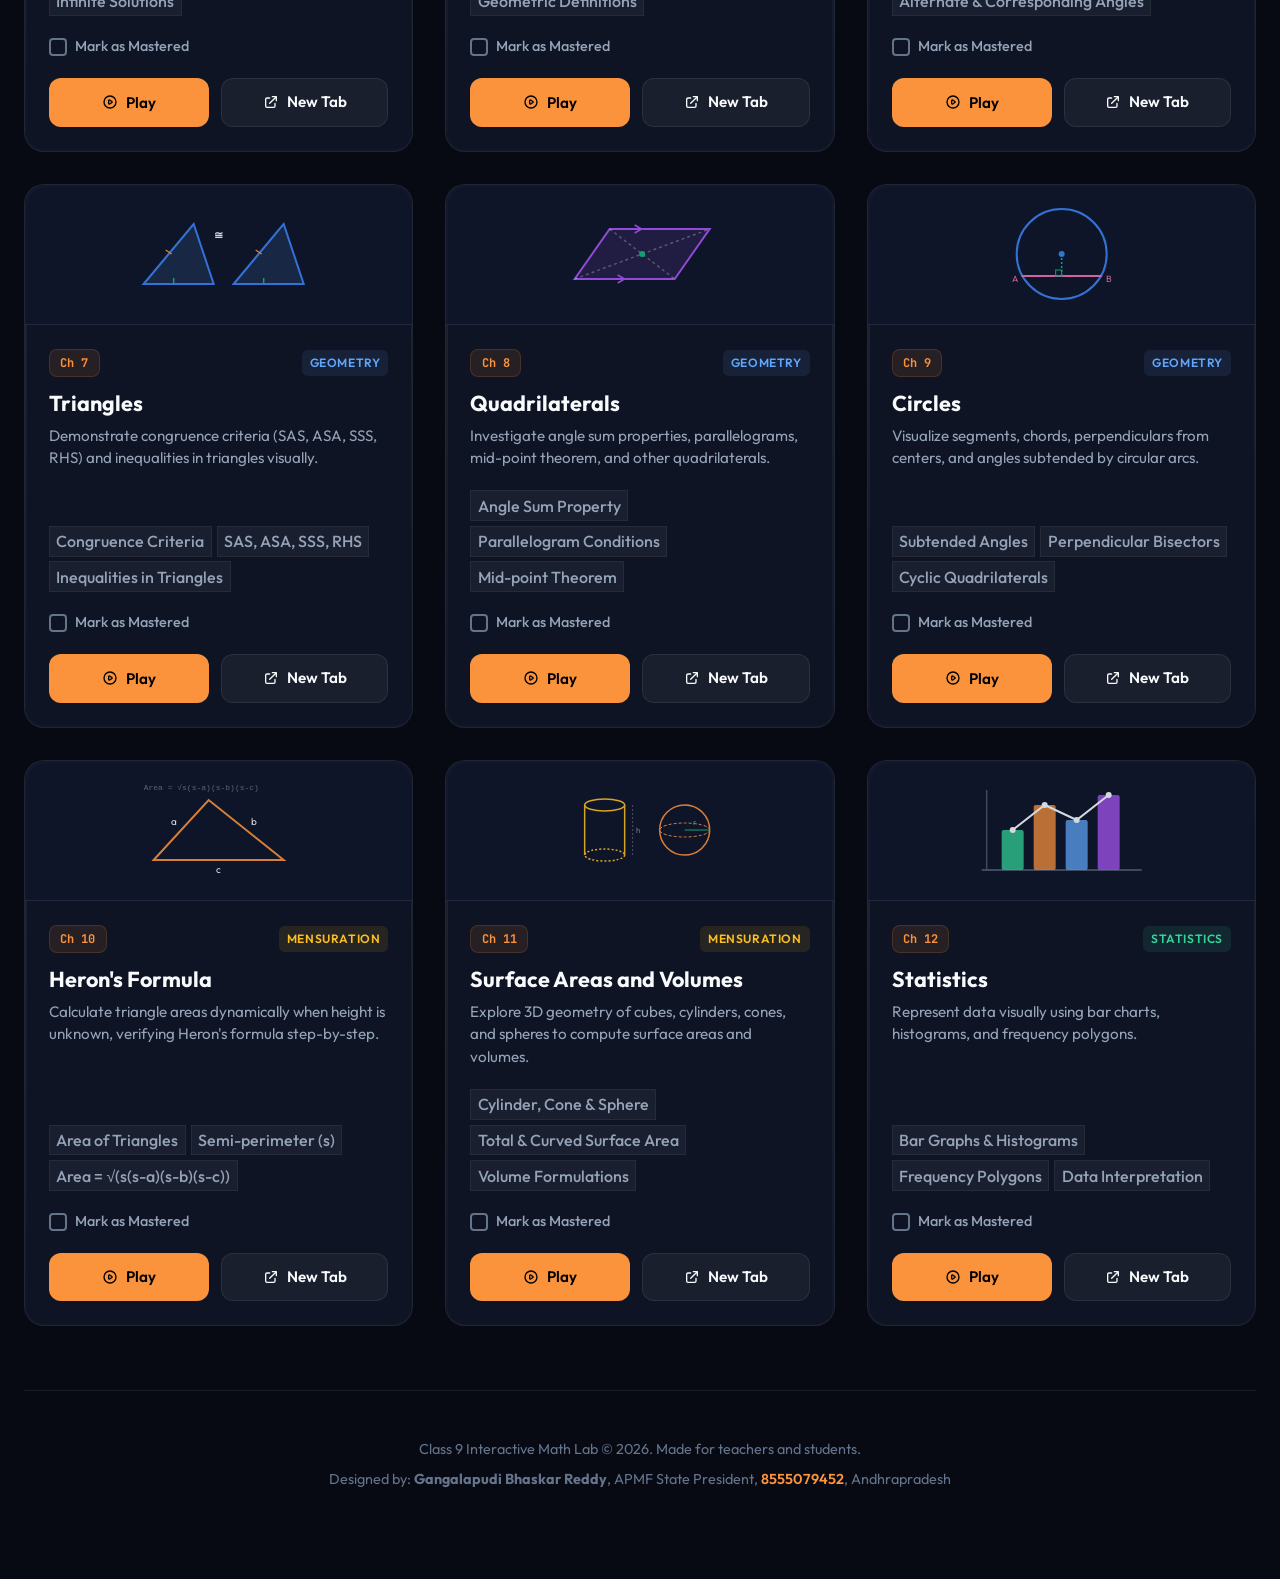
==== commit 1595c5c9: "Add profile photo to member info section" ====
--- a/index.html
+++ b/index.html
@@ -21,6 +21,7 @@
         </div>
       </div>
       <div class="member-info">
+        <img src="mypic.jpg" alt="Profile Photo" style="width: 50px; height: 50px; border-radius: 50%; object-fit: cover;">
         <span class="member-name">Achanta Chalapthi Vara Prakash</span>
         <span class="member-title">APMF member</span>
         <a href="tel:8341175424" class="member-phone">📞 8341175424</a>
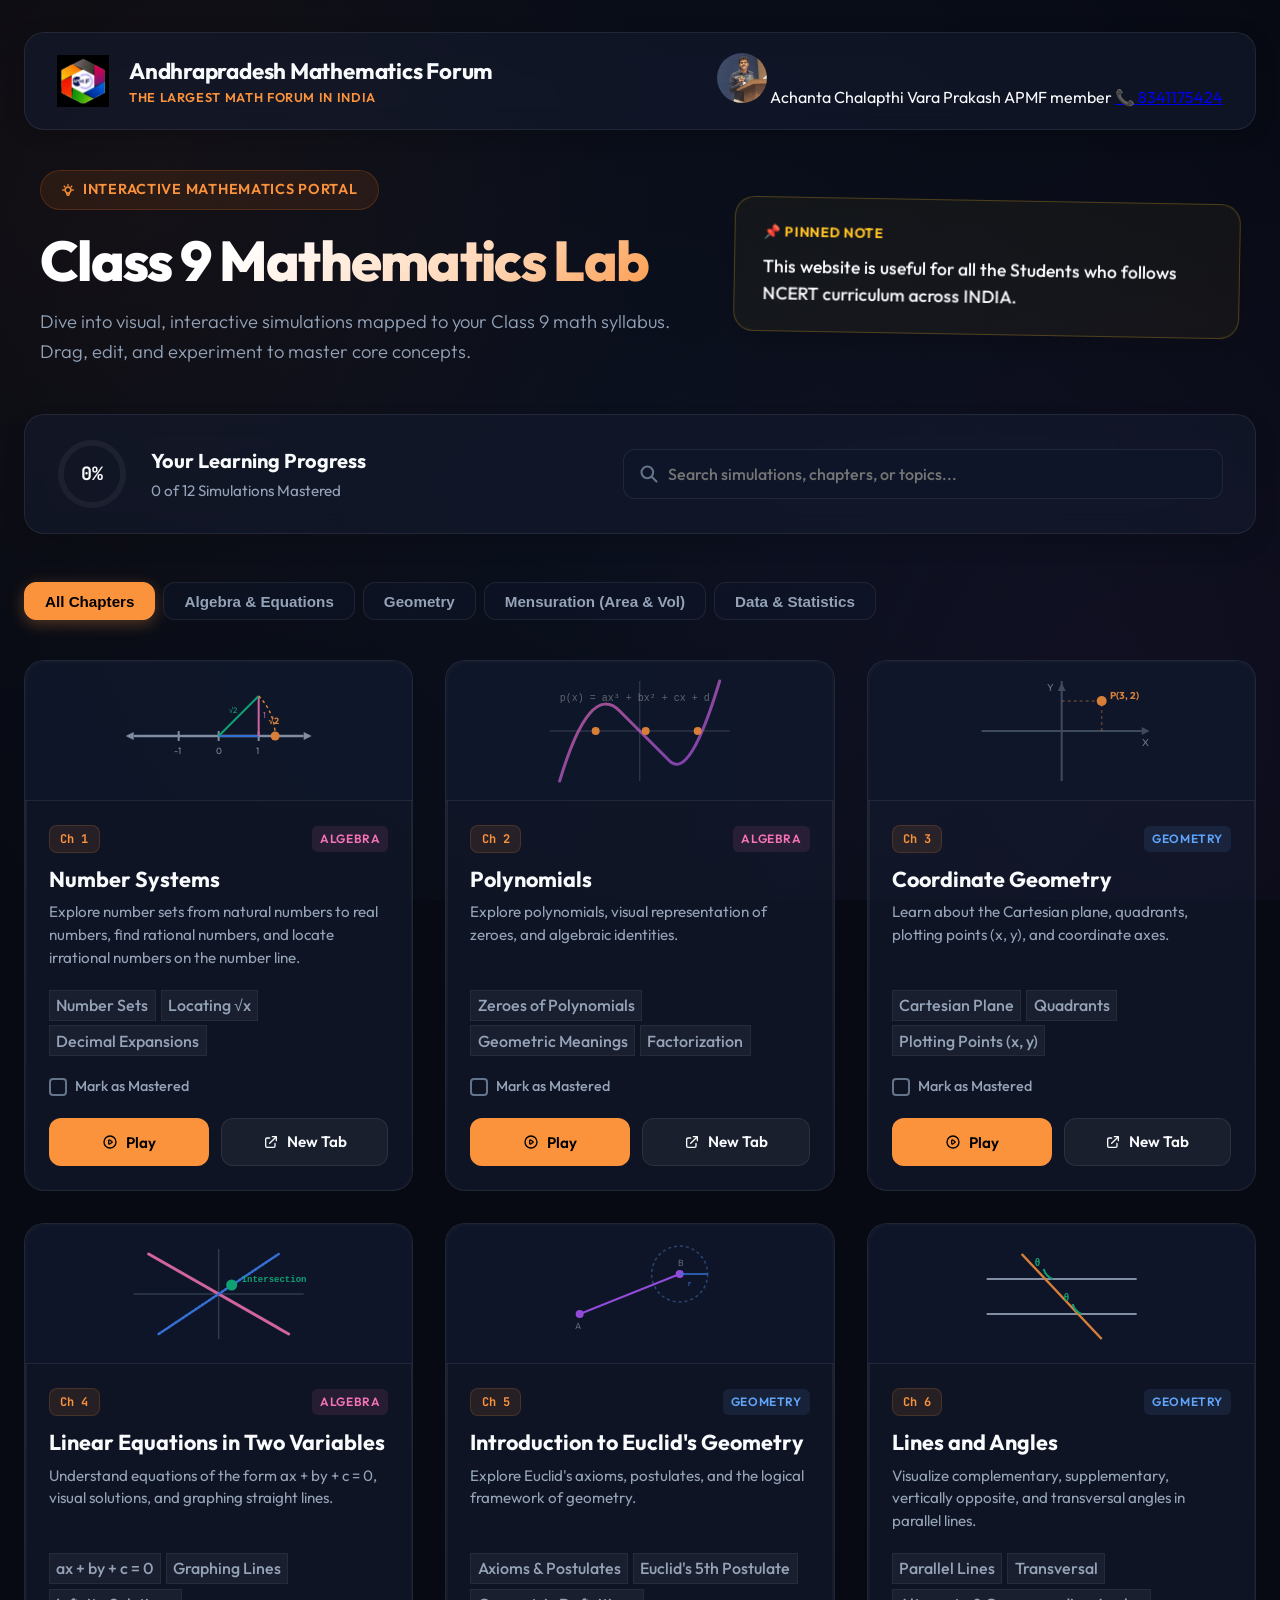
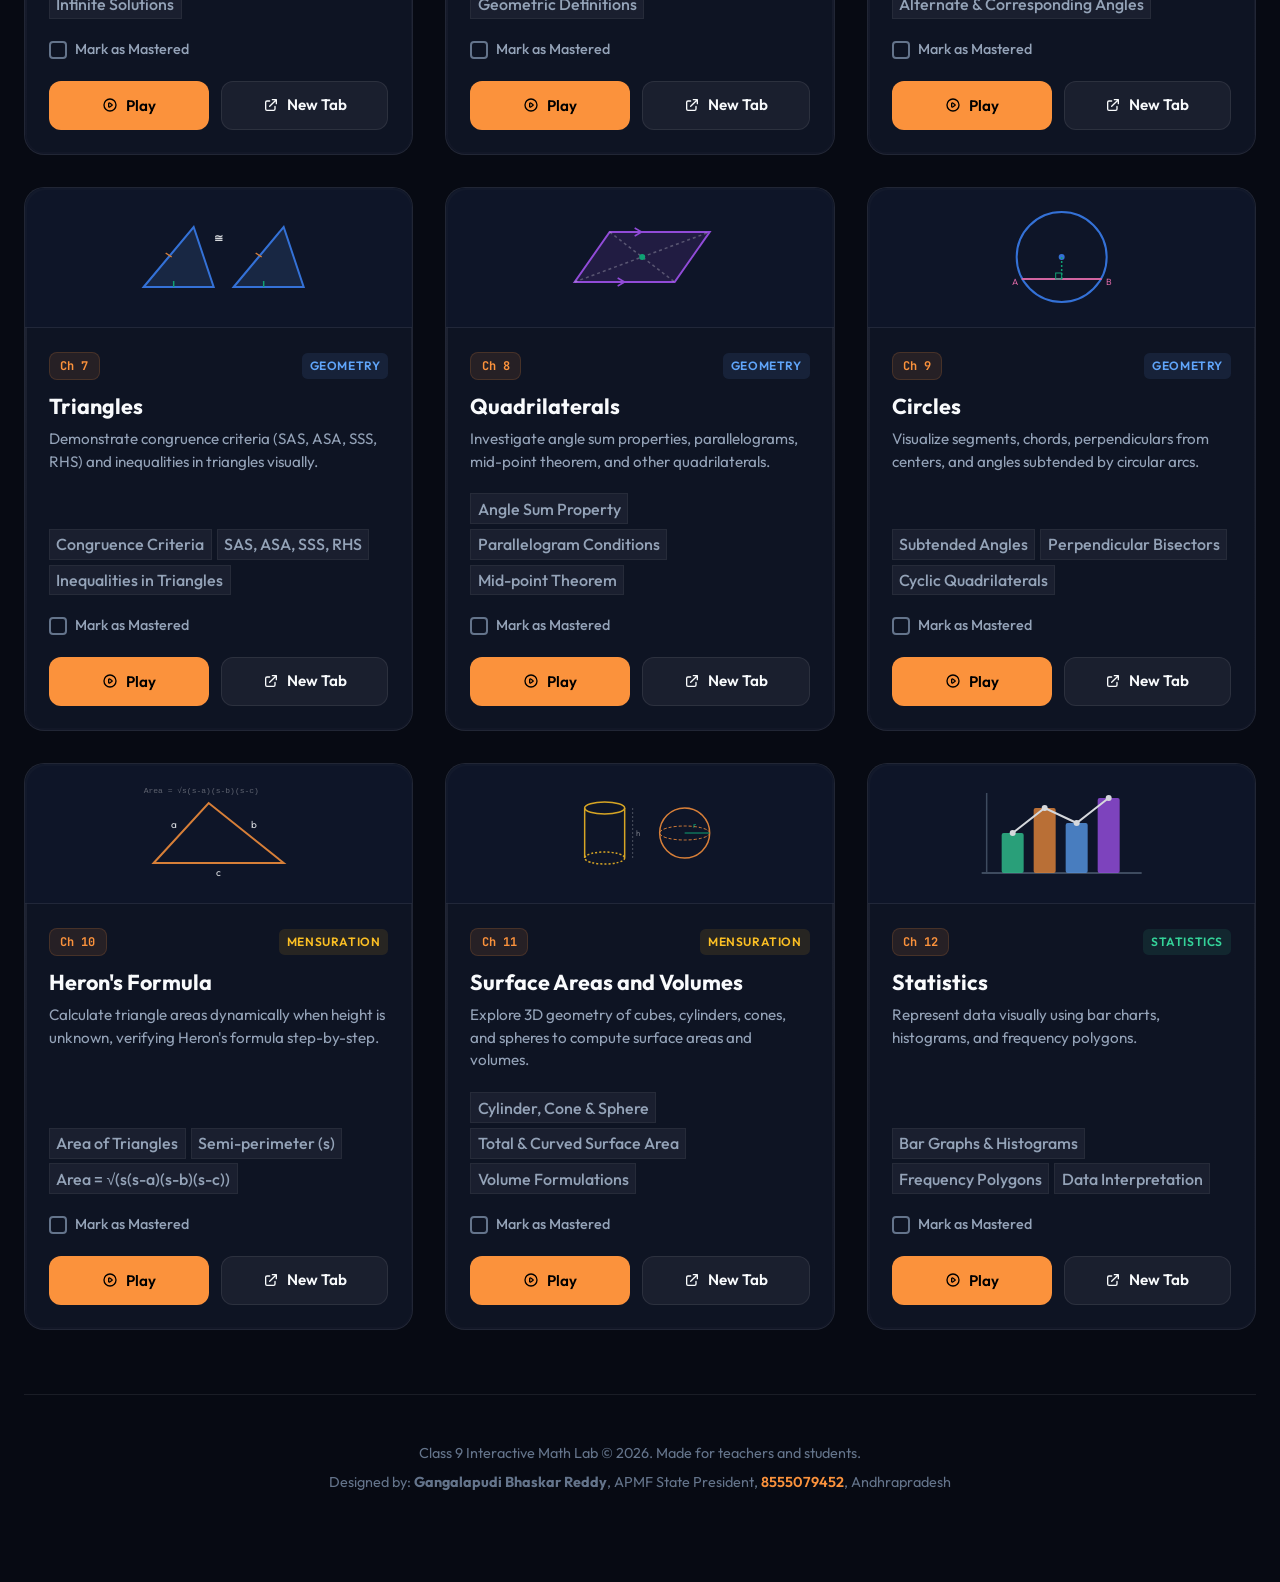
==== commit 0cbacd08: "Fix image source filename in index.html" ====
--- a/index.html
+++ b/index.html
@@ -21,7 +21,7 @@
         </div>
       </div>
       <div class="member-info">
-        <img src="mypic.jpg" alt="Profile Photo" style="width: 50px; height: 50px; border-radius: 50%; object-fit: cover;">
+        <img src="my pic.jpg" alt="Profile Photo" style="width: 50px; height: 50px; border-radius: 50%; object-fit: cover;">
         <span class="member-name">Achanta Chalapthi Vara Prakash</span>
         <span class="member-title">APMF member</span>
         <a href="tel:8341175424" class="member-phone">📞 8341175424</a>
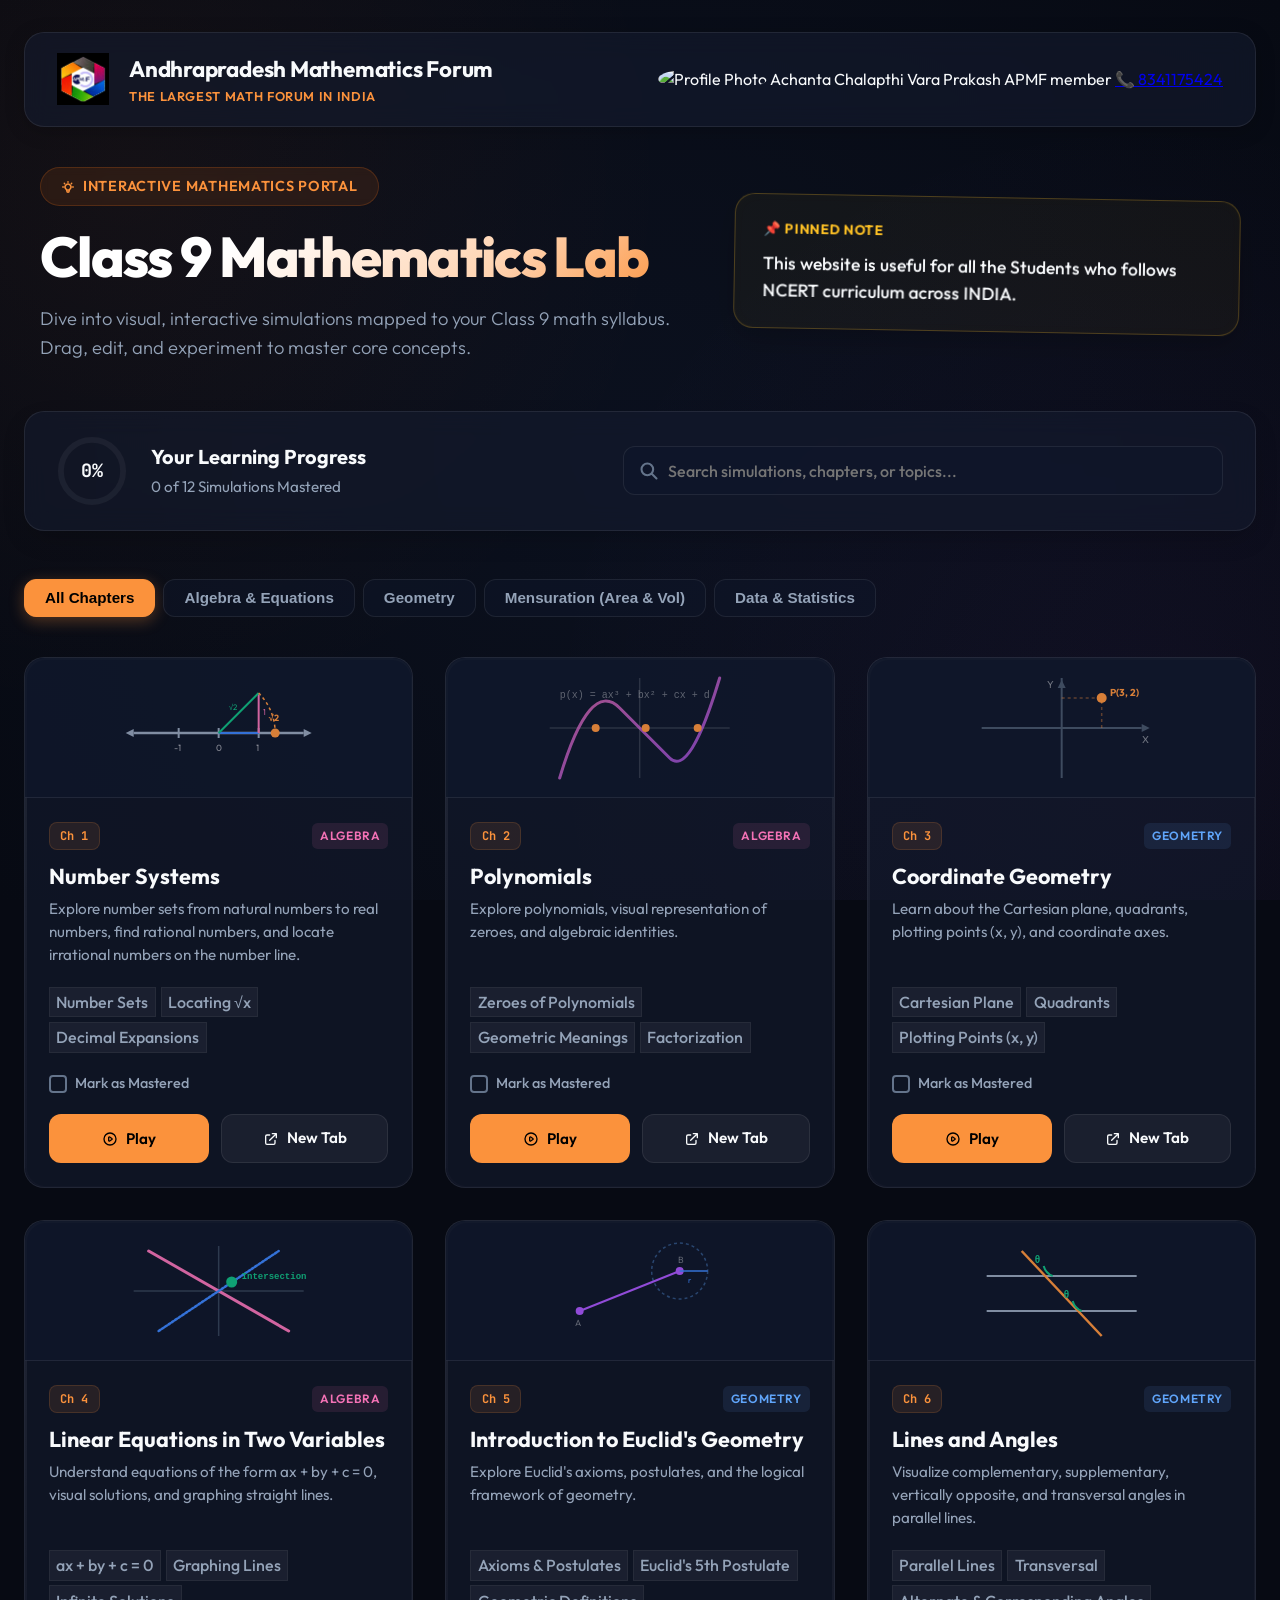
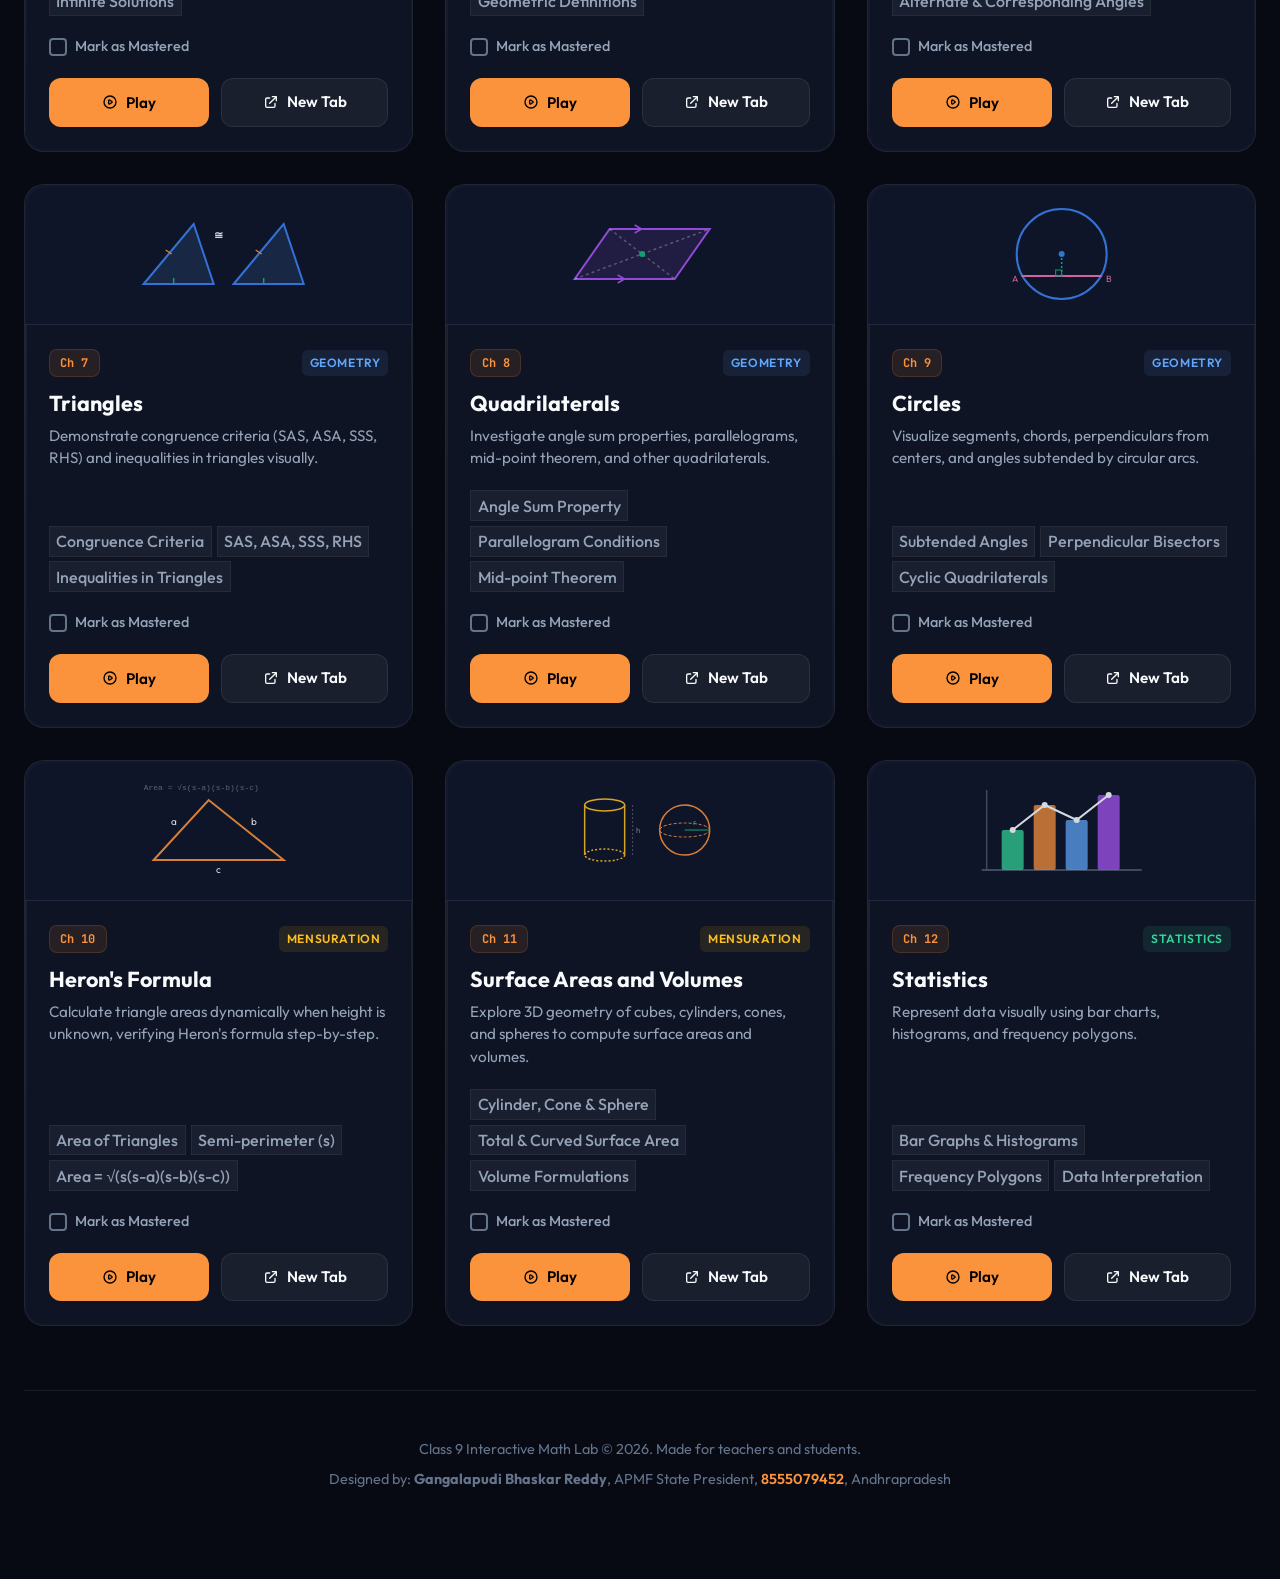
==== commit 2d7ea907: "Fix profile picture source filename in index.html" ====
--- a/index.html
+++ b/index.html
@@ -21,7 +21,7 @@
         </div>
       </div>
       <div class="member-info">
-        <img src="my pic.jpg" alt="Profile Photo" style="width: 50px; height: 50px; border-radius: 50%; object-fit: cover;">
+        <img src="mypic.jpg" alt="Profile Photo" style="width: 50px; height: 50px; border-radius: 50%; object-fit: cover;">
         <span class="member-name">Achanta Chalapthi Vara Prakash</span>
         <span class="member-title">APMF member</span>
         <a href="tel:8341175424" class="member-phone">📞 8341175424</a>
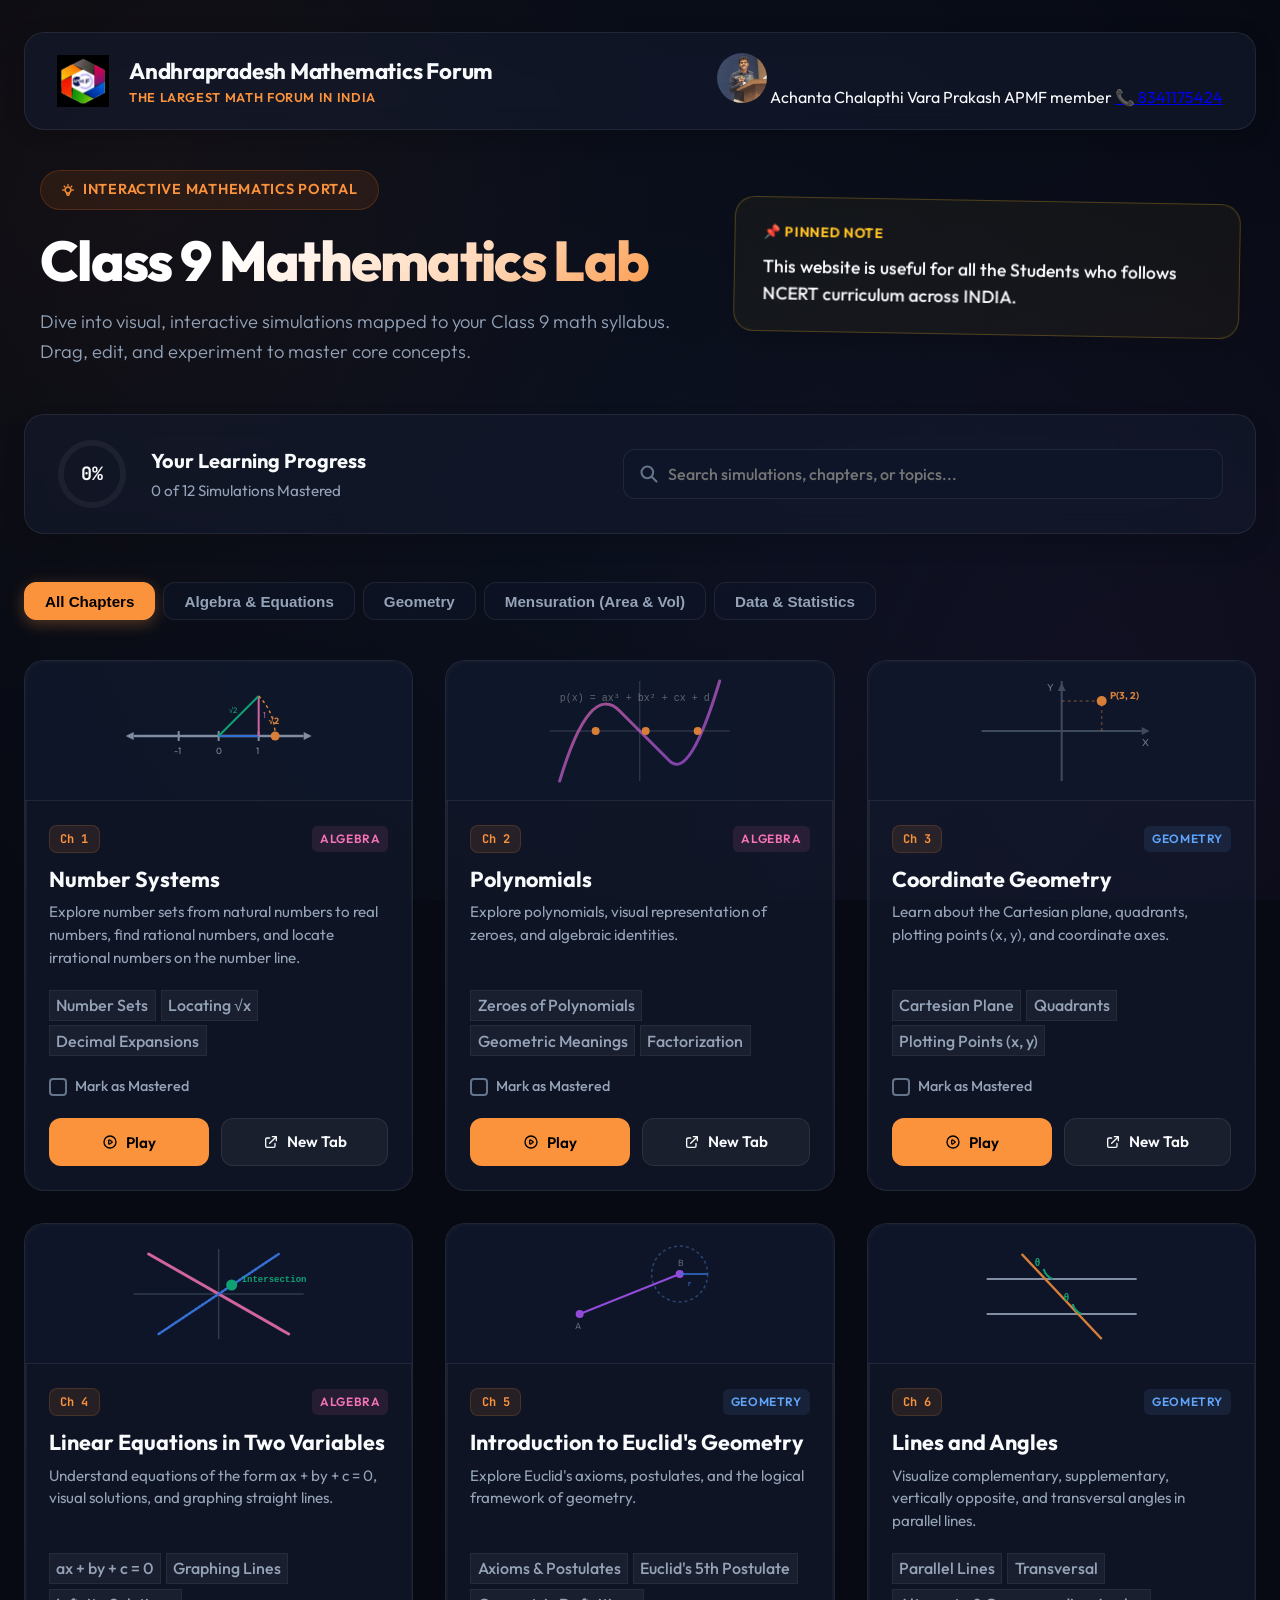
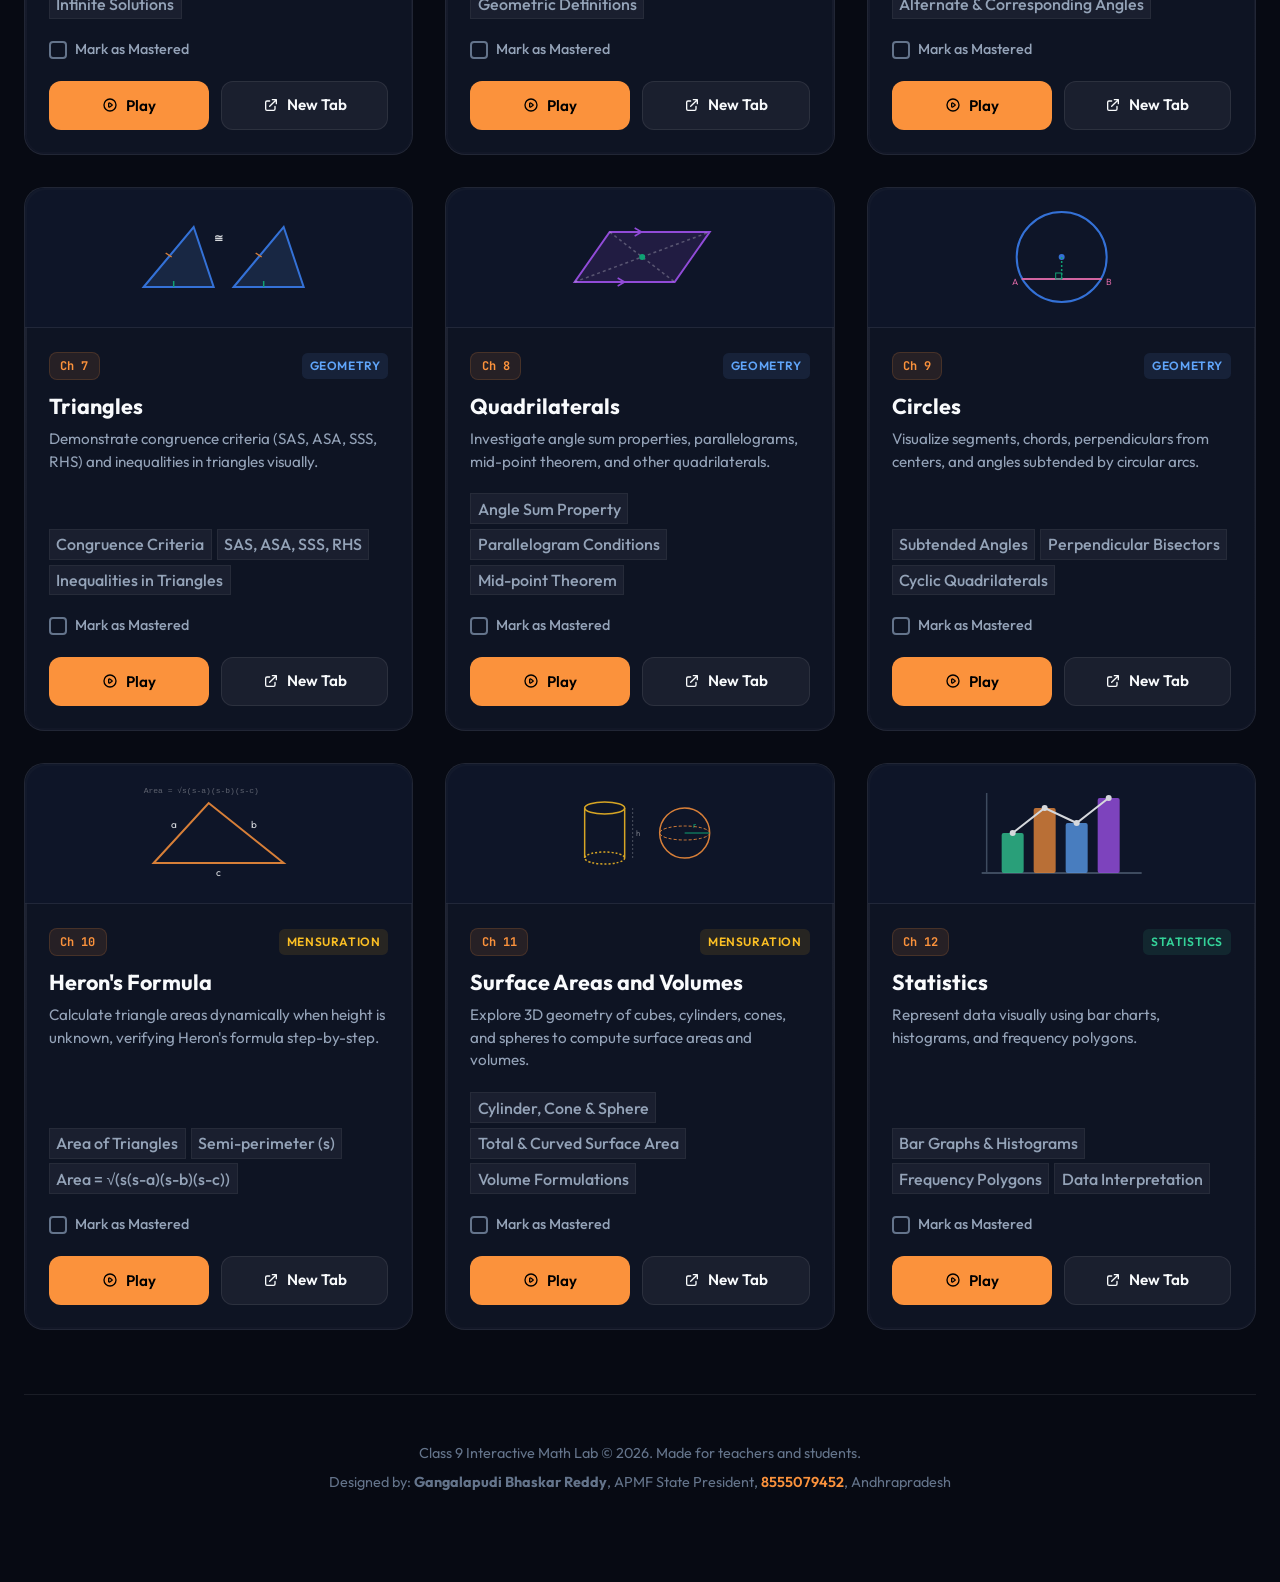
==== commit 19698773: "Fix image source filename in index.html" ====
--- a/index.html
+++ b/index.html
@@ -21,7 +21,7 @@
         </div>
       </div>
       <div class="member-info">
-        <img src="mypic.jpg" alt="Profile Photo" style="width: 50px; height: 50px; border-radius: 50%; object-fit: cover;">
+        <img src="my pic.jpg" alt="Profile Photo" style="width: 50px; height: 50px; border-radius: 50%; object-fit: cover;">
         <span class="member-name">Achanta Chalapthi Vara Prakash</span>
         <span class="member-title">APMF member</span>
         <a href="tel:8341175424" class="member-phone">📞 8341175424</a>
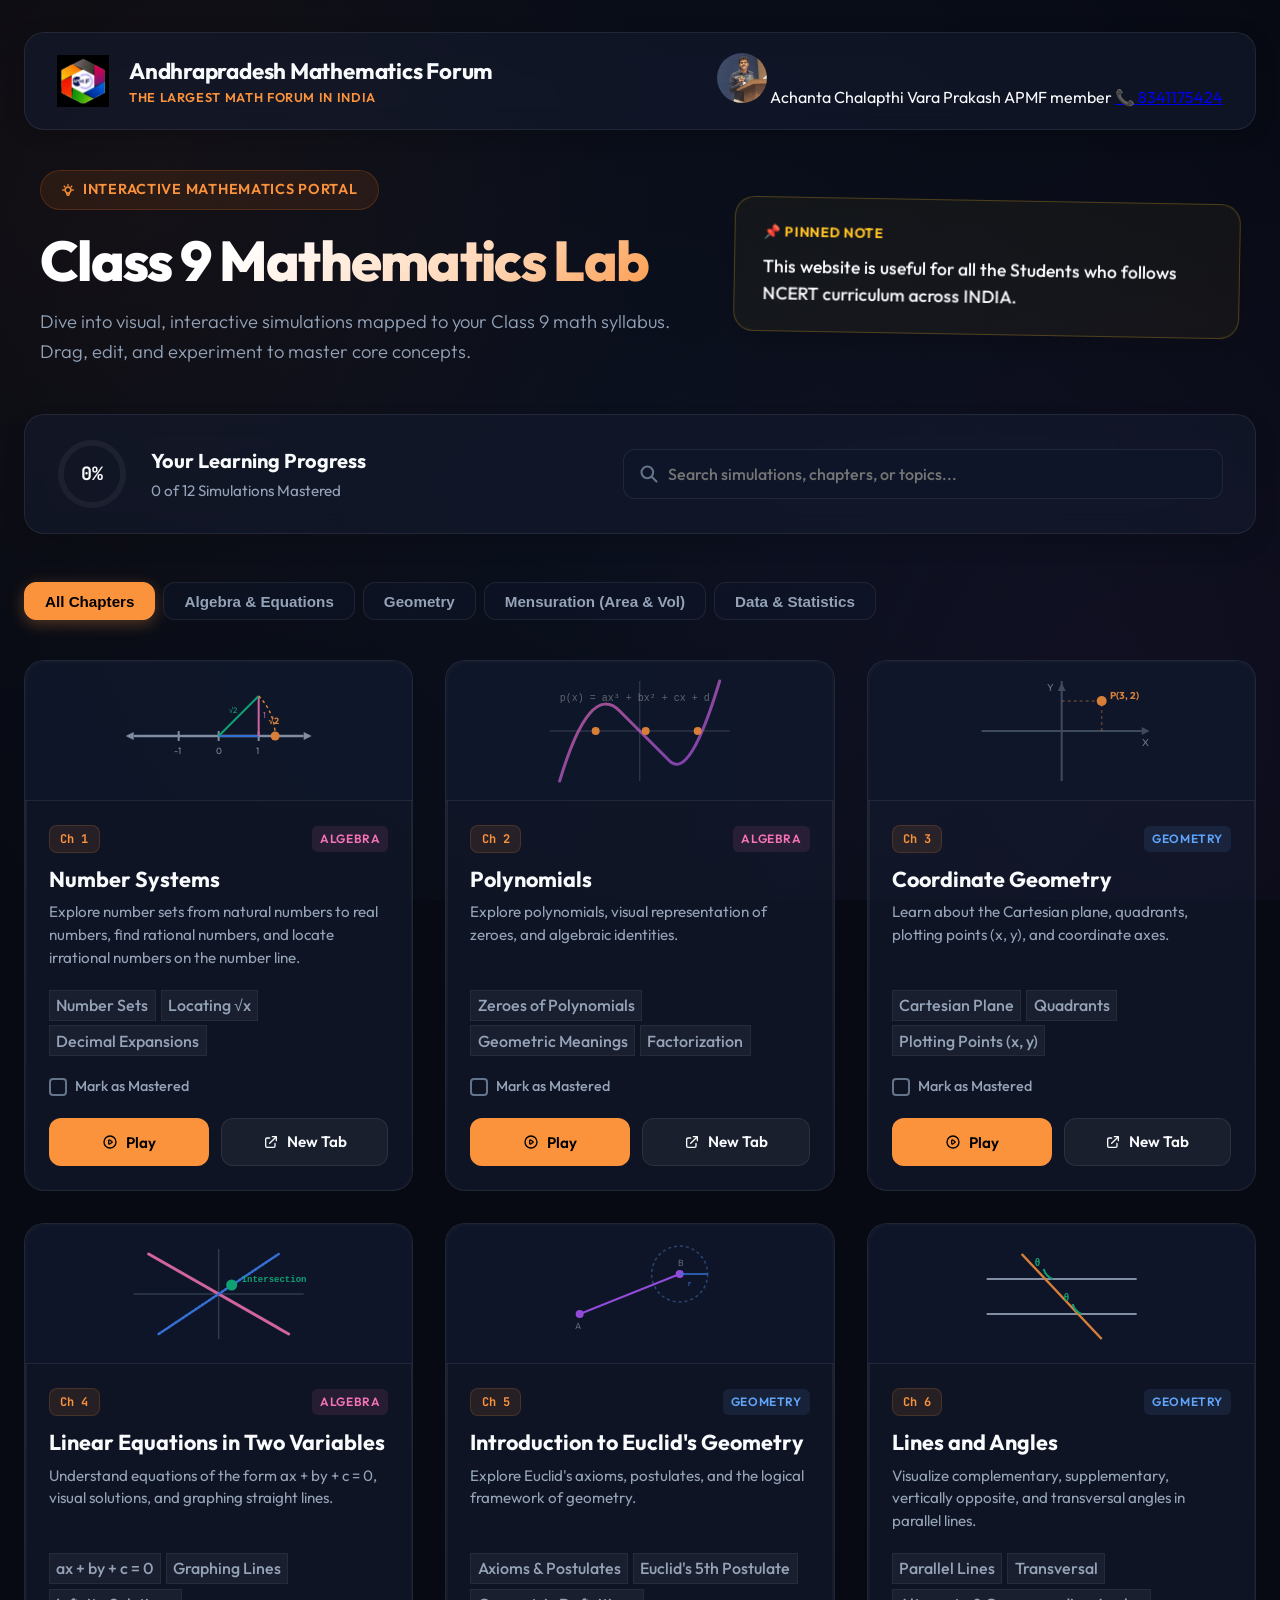
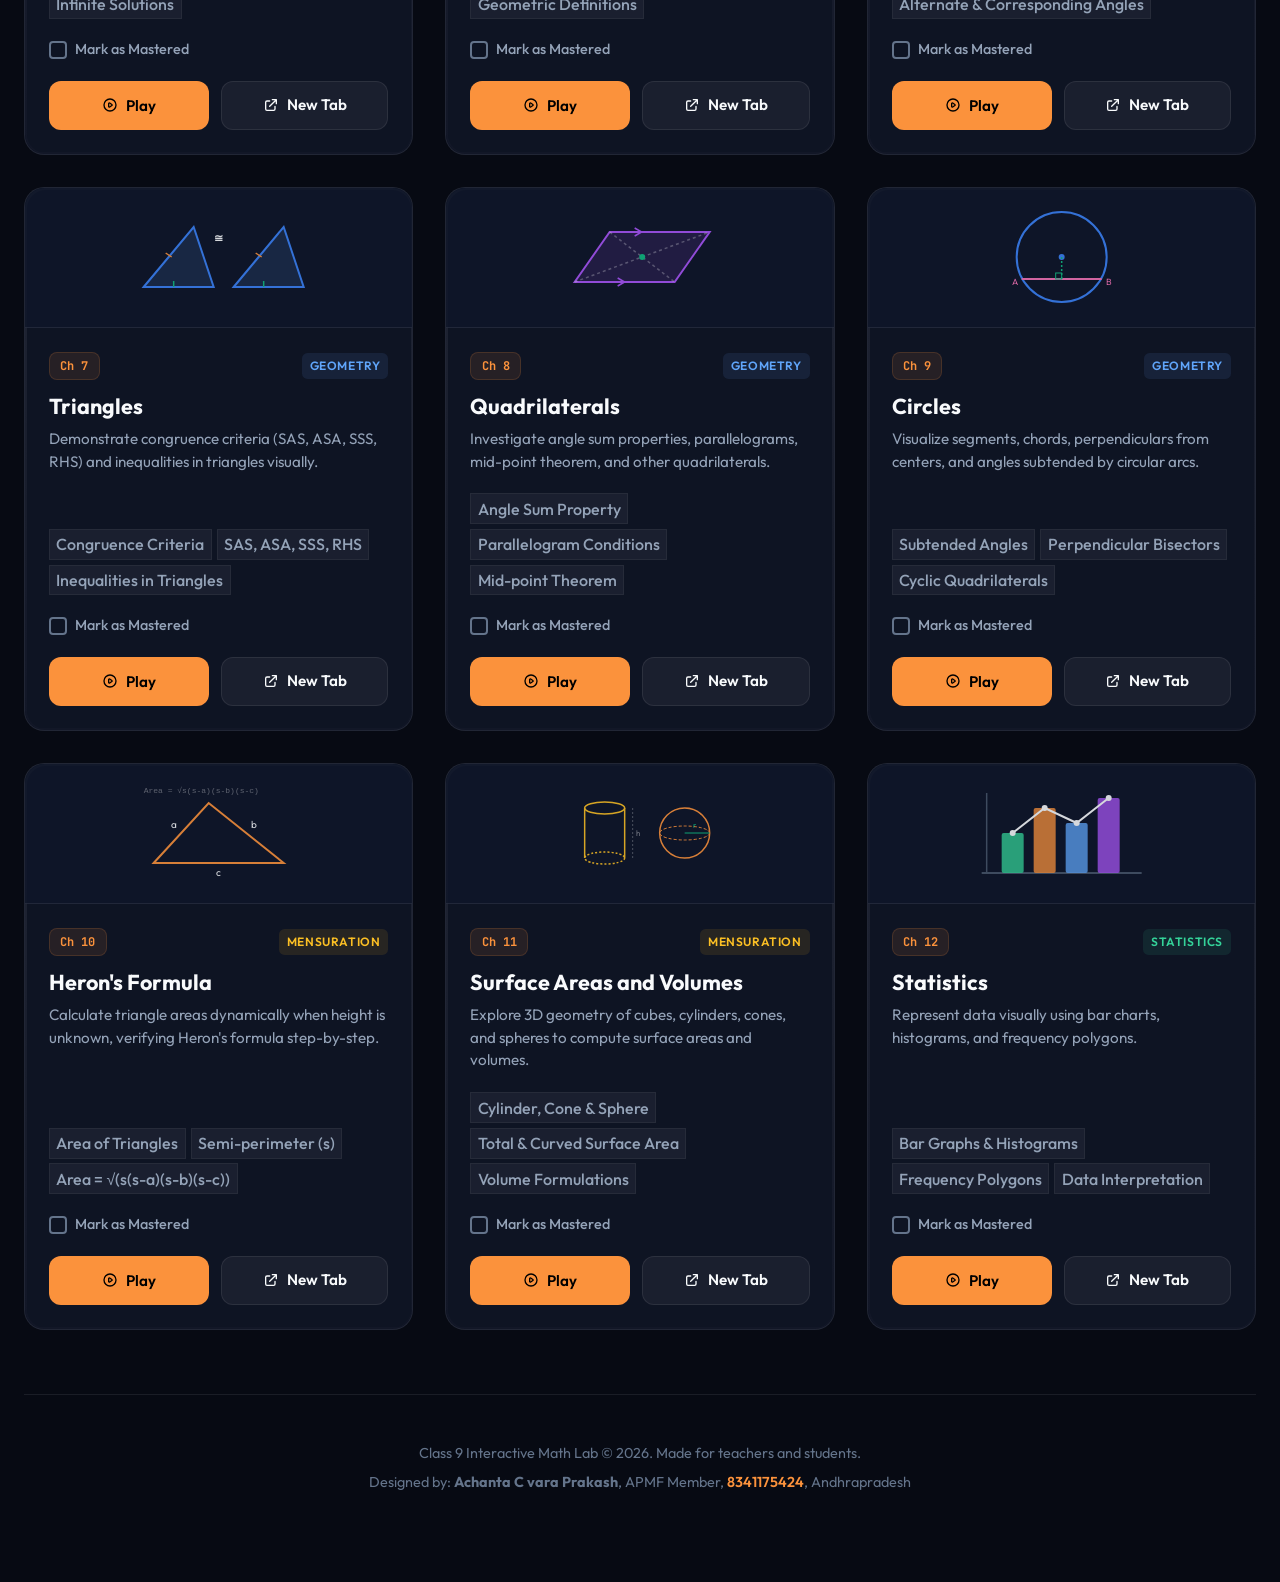
==== commit bac7c328: "Update footer designer information in index.html" ====
--- a/index.html
+++ b/index.html
@@ -99,7 +99,7 @@
     <!-- Page Footer -->
     <footer>
       <p>Class 9 Interactive Math Lab &copy; 2026. Made for teachers and students.</p>
-      <p>Designed by: <strong>Gangalapudi Bhaskar Reddy</strong>, APMF State President, <a href="tel:8555079452">8555079452</a>, Andhrapradesh</p>
+      <p>Designed by: <strong>Achanta C vara Prakash</strong>, APMF Member, <a href="tel:8341175424">8341175424</a>, Andhrapradesh</p>
     </footer>
 
   </div>
